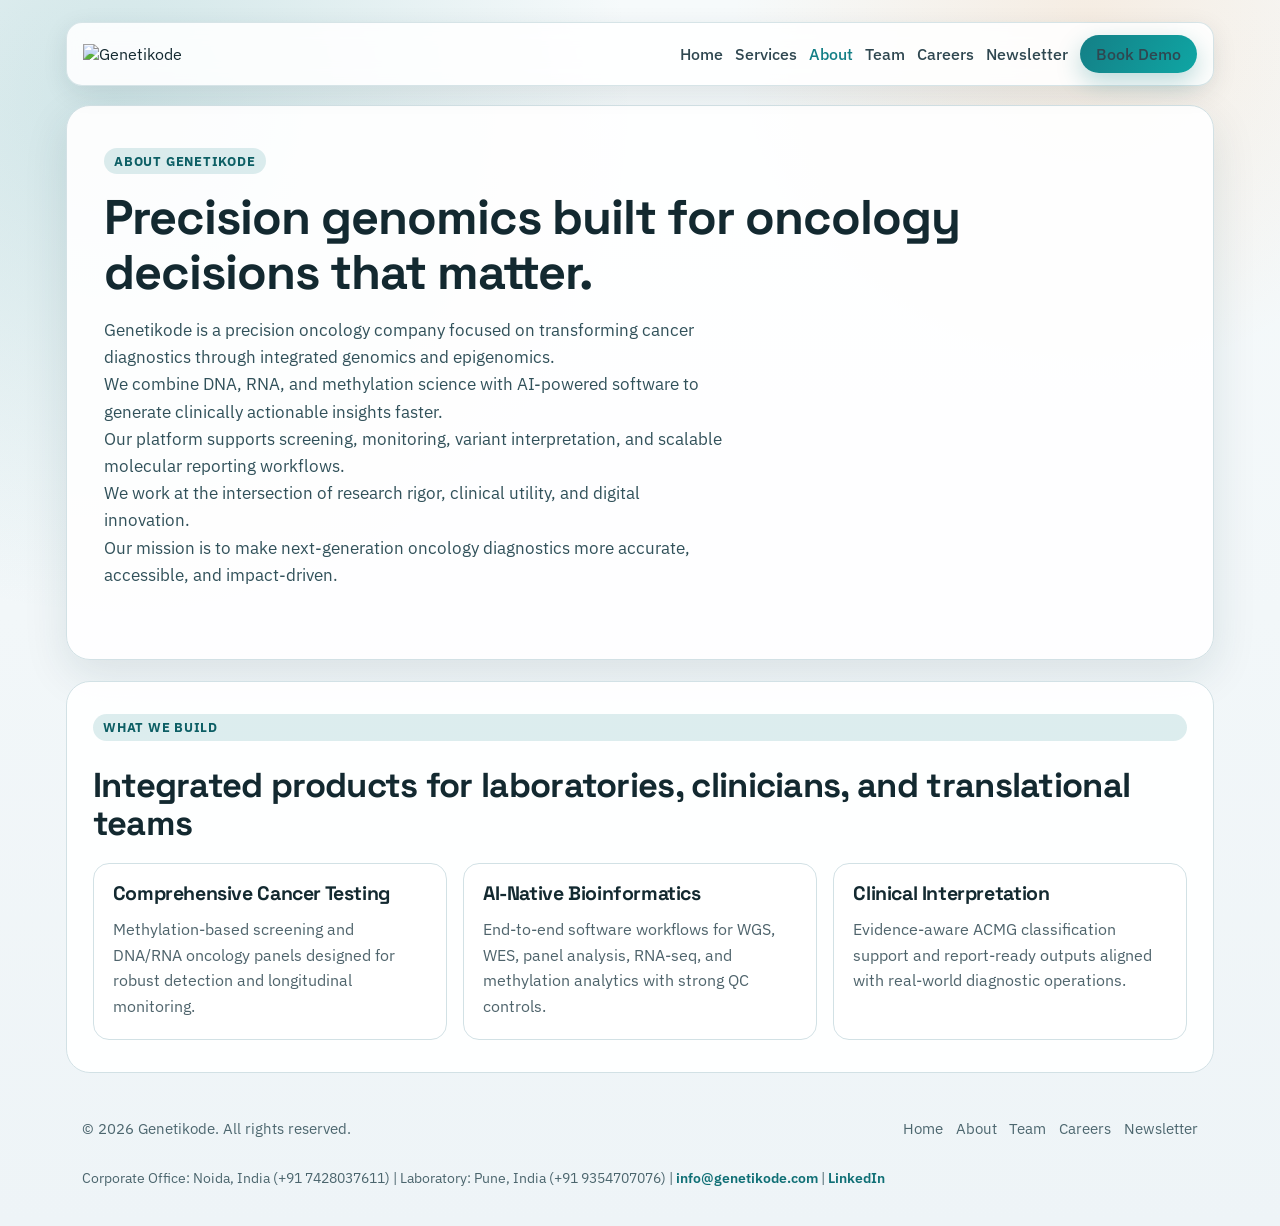
==== about.html @ 656507ae "Add files via upload" ====
<!doctype html>
<html lang="en">
<head>
  <meta charset="utf-8">
  <meta name="viewport" content="width=device-width, initial-scale=1">
  <title>About Genetikode | Precision Oncology and Genomics</title>
  <meta name="description" content="Learn about Genetikode's mission to advance precision oncology with genomics, methylation science, and AI-native diagnostics.">
  <link rel="preconnect" href="https://fonts.googleapis.com">
  <link rel="preconnect" href="https://fonts.gstatic.com" crossorigin>
  <link href="https://fonts.googleapis.com/css2?family=IBM+Plex+Sans:wght@400;500;600;700&family=Space+Grotesk:wght@500;600;700&display=swap" rel="stylesheet">
  <link rel="stylesheet" href="styles.css">
</head>
<body>
  <div class="site-shell">
    <header class="site-header">
      <a href="index.html" class="brand" aria-label="Genetikode home">
        <img src="assets/genetikode-logo.png" alt="Genetikode" class="brand-logo">
        <span class="brand-fallback">genetikode</span>
      </a>
      <button class="menu-toggle" aria-expanded="false" aria-controls="primary-nav">Menu</button>
      <nav id="primary-nav" class="nav-links">
        <a href="index.html">Home</a>
        <a href="index.html#services">Services</a>
        <a href="about.html" aria-current="page">About</a>
        <a href="team.html">Team</a>
        <a href="careers.html">Careers</a>
        <a href="newsletter.html">Newsletter</a>
        <a href="index.html#contact" class="button button-sm">Book Demo</a>
      </nav>
    </header>

    <main>
      <section class="hero page-hero">
        <div class="hero-copy">
          <p class="eyebrow">About Genetikode</p>
          <h1>Precision genomics built for oncology decisions that matter.</h1>
          <p class="lede">
            Genetikode is a precision oncology company focused on transforming cancer diagnostics through integrated genomics and epigenomics.<br>
            We combine DNA, RNA, and methylation science with AI-powered software to generate clinically actionable insights faster.<br>
            Our platform supports screening, monitoring, variant interpretation, and scalable molecular reporting workflows.<br>
            We work at the intersection of research rigor, clinical utility, and digital innovation.<br>
            Our mission is to make next-generation oncology diagnostics more accurate, accessible, and impact-driven.
          </p>
        </div>
      </section>

      <section class="section reveal">
        <div class="section-head">
          <p class="eyebrow">What We Build</p>
          <h2>Integrated products for laboratories, clinicians, and translational teams</h2>
        </div>
        <div class="platform-columns">
          <article class="platform-card">
            <h3>Comprehensive Cancer Testing</h3>
            <p>Methylation-based screening and DNA/RNA oncology panels designed for robust detection and longitudinal monitoring.</p>
          </article>
          <article class="platform-card">
            <h3>AI-Native Bioinformatics</h3>
            <p>End-to-end software workflows for WGS, WES, panel analysis, RNA-seq, and methylation analytics with strong QC controls.</p>
          </article>
          <article class="platform-card">
            <h3>Clinical Interpretation</h3>
            <p>Evidence-aware ACMG classification support and report-ready outputs aligned with real-world diagnostic operations.</p>
          </article>
        </div>
      </section>
    </main>

    <footer class="site-footer">
      <p>© <span id="year"></span> Genetikode. All rights reserved.</p>
      <div class="footer-links">
        <a href="index.html">Home</a>
        <a href="about.html">About</a>
        <a href="team.html">Team</a>
        <a href="careers.html">Careers</a>
        <a href="newsletter.html">Newsletter</a>
      </div>
      <p class="footer-contact-line">Corporate Office: Noida, India (+91 7428037611) | Laboratory: Pune, India (+91 9354707076) | <a href="mailto:info@genetikode.com">info@genetikode.com</a> | <a href="https://www.linkedin.com/company/genetikode-private-limited/?viewAsMember=true" target="_blank" rel="noopener noreferrer">LinkedIn</a></p>
    </footer>
  </div>
  <script src="script.js"></script>
</body>
</html>
---- styles.css ----
:root {
  --bg: #f3f7f8;
  --surface: #ffffff;
  --surface-alt: #e9f3f5;
  --ink: #132930;
  --muted: #4f646c;
  --line: #d2e1e5;
  --teal: #147f86;
  --orange: #f08a2f;
  --berry: #7a0f42;
  --radius-lg: 1.5rem;
  --radius-md: 1rem;
  --shadow: 0 15px 45px rgba(21, 57, 68, 0.11);
}

*,
*::before,
*::after {
  box-sizing: border-box;
}

html,
body {
  margin: 0;
  padding: 0;
}

body {
  font-family: "IBM Plex Sans", -apple-system, BlinkMacSystemFont, "Segoe UI", sans-serif;
  color: var(--ink);
  background:
    radial-gradient(circle at 9% 8%, rgba(20, 127, 134, 0.17), transparent 32%),
    radial-gradient(circle at 85% 2%, rgba(240, 138, 47, 0.12), transparent 22%),
    linear-gradient(180deg, #f6fafb 0%, #eef4f7 100%);
  min-height: 100vh;
}

a {
  color: inherit;
  text-decoration: none;
}

.site-shell {
  max-width: 1180px;
  margin: 0 auto;
  padding: 1.4rem 1rem 2.2rem;
}

.site-header {
  position: sticky;
  top: 0.8rem;
  z-index: 20;
  display: flex;
  align-items: center;
  justify-content: space-between;
  gap: 1rem;
  padding: 0.75rem 1rem;
  border: 1px solid rgba(210, 225, 229, 0.9);
  border-radius: 1rem;
  background: rgba(255, 255, 255, 0.88);
  box-shadow: 0 7px 24px rgba(20, 52, 61, 0.1);
  backdrop-filter: blur(10px);
}

.brand {
  display: inline-flex;
  align-items: center;
  gap: 0.5rem;
}

.brand-logo {
  width: min(220px, 45vw);
  height: auto;
}

.brand-fallback {
  display: none;
  font-family: "Space Grotesk", sans-serif;
  font-size: 1.4rem;
  font-weight: 700;
  letter-spacing: 0.02em;
  color: var(--berry);
}

.brand-logo[src=""],
.brand-logo:not([src]) {
  display: none;
}

.menu-toggle {
  display: none;
  border: 1px solid var(--line);
  border-radius: 999px;
  padding: 0.45rem 0.9rem;
  font: inherit;
  color: var(--ink);
  background: #ffffff;
  cursor: pointer;
}

.nav-links {
  display: flex;
  align-items: center;
  gap: 0.75rem;
}

.nav-links a {
  font-weight: 500;
  color: #2f4750;
}

.nav-links a[aria-current="page"] {
  color: var(--teal);
}

.button {
  display: inline-flex;
  align-items: center;
  justify-content: center;
  border: 0;
  border-radius: 999px;
  padding: 0.75rem 1.2rem;
  font-weight: 600;
  color: #ffffff;
  background: linear-gradient(120deg, var(--teal), #0fa6a4);
  box-shadow: 0 9px 25px rgba(20, 127, 134, 0.29);
  transition: transform 0.18s ease, box-shadow 0.18s ease;
}

.button:hover {
  transform: translateY(-2px);
  box-shadow: 0 13px 28px rgba(20, 127, 134, 0.34);
}

.button-sm {
  padding: 0.55rem 1rem;
}

.button-ghost {
  color: var(--teal);
  border: 1px solid rgba(20, 127, 134, 0.28);
  background: rgba(20, 127, 134, 0.08);
  box-shadow: none;
}

.hero {
  display: grid;
  grid-template-columns: 1.2fr 0.8fr;
  gap: 1.3rem;
  margin-top: 1.2rem;
}

.hero-copy,
.hero-panel,
.featured-post {
  border: 1px solid var(--line);
  border-radius: var(--radius-lg);
  background: rgba(255, 255, 255, 0.93);
  box-shadow: var(--shadow);
}

.hero-copy {
  padding: 2.6rem 2.3rem;
}

.hero-copy > * {
  animation: slideUp 0.55s ease both;
}

.hero-copy > *:nth-child(2) {
  animation-delay: 0.08s;
}

.hero-copy > *:nth-child(3) {
  animation-delay: 0.16s;
}

.hero-copy > *:nth-child(4) {
  animation-delay: 0.24s;
}

.eyebrow {
  display: inline-flex;
  align-items: center;
  gap: 0.35rem;
  margin: 0 0 1rem;
  padding: 0.3rem 0.65rem;
  border-radius: 999px;
  color: #0d5f65;
  font-size: 0.8rem;
  font-weight: 700;
  letter-spacing: 0.06em;
  text-transform: uppercase;
  background: rgba(20, 127, 134, 0.14);
}

h1,
h2,
h3 {
  margin: 0;
  font-family: "Space Grotesk", sans-serif;
  letter-spacing: -0.02em;
  line-height: 1.12;
}

h1 {
  font-size: clamp(2rem, 3.8vw, 3.35rem);
}

h2 {
  font-size: clamp(1.45rem, 2.7vw, 2.2rem);
}

h3 {
  font-size: 1.22rem;
}

.lede {
  margin: 1.1rem 0 1.8rem;
  max-width: 62ch;
  color: #31515a;
  font-size: 1.05rem;
  line-height: 1.62;
}

.hero-actions {
  display: flex;
  flex-wrap: wrap;
  gap: 0.8rem;
}

.hero-panel {
  padding: 1.6rem 1.45rem;
  color: #133139;
  background:
    linear-gradient(145deg, rgba(20, 127, 134, 0.11), rgba(240, 138, 47, 0.08)),
    #ffffff;
}

.hero-panel h2 {
  margin-bottom: 0.85rem;
  font-size: 1.3rem;
}

.hero-panel ul {
  margin: 0;
  padding: 0 0 0 1.1rem;
}

.hero-panel li {
  margin-bottom: 0.65rem;
  color: #29414a;
  line-height: 1.5;
}

.section {
  margin-top: 1.3rem;
  padding: 2rem 1.6rem;
  border-radius: var(--radius-lg);
  border: 1px solid var(--line);
  background: rgba(255, 255, 255, 0.92);
}

.section-accent {
  background:
    radial-gradient(circle at 85% 15%, rgba(240, 138, 47, 0.18), transparent 35%),
    radial-gradient(circle at 10% 5%, rgba(20, 127, 134, 0.14), transparent 30%),
    #ffffff;
}

.section-head {
  display: grid;
  gap: 0.55rem;
  margin-bottom: 1.25rem;
}

.products-grid,
.platform-columns,
.workflow-grid,
.blog-grid {
  display: grid;
  gap: 1rem;
}

.products-grid {
  grid-template-columns: repeat(3, minmax(0, 1fr));
}

.platform-columns {
  grid-template-columns: repeat(3, minmax(0, 1fr));
}

.workflow-grid {
  grid-template-columns: repeat(3, minmax(0, 1fr));
}

.product-card,
.platform-card,
.workflow-step,
.blog-card {
  border: 1px solid var(--line);
  border-radius: var(--radius-md);
  background: #ffffff;
}

.product-card {
  overflow: hidden;
  box-shadow: 0 14px 30px rgba(20, 65, 74, 0.1);
}

.product-media-wrap {
  position: relative;
  margin: 0;
  aspect-ratio: 16 / 10;
  border-bottom: 1px solid var(--line);
  background:
    radial-gradient(circle at 15% 10%, rgba(20, 127, 134, 0.32), transparent 45%),
    radial-gradient(circle at 90% 8%, rgba(240, 138, 47, 0.32), transparent 40%),
    linear-gradient(130deg, #144553 0%, #0f3340 100%);
}

.product-media {
  width: 100%;
  height: 100%;
  padding: 0.35rem;
  object-fit: contain;
  object-position: center;
  display: block;
  background: linear-gradient(130deg, #154555 0%, #0f3340 100%);
  filter: saturate(1.02) contrast(1.03);
}

.product-media.is-hidden {
  display: none;
}

.product-media-fallback {
  display: none;
  position: absolute;
  inset: 0;
  align-items: center;
  justify-content: center;
  padding: 0.8rem;
  text-align: center;
  color: rgba(255, 255, 255, 0.9);
  font-family: "Space Grotesk", sans-serif;
  font-weight: 600;
  letter-spacing: 0.02em;
}

.product-media-fallback code {
  color: #f6f8f8;
  background: rgba(255, 255, 255, 0.18);
  border-radius: 0.35rem;
  padding: 0.1rem 0.3rem;
}

.product-media-fallback.show {
  display: flex;
}

.media-badge {
  position: absolute;
  left: 0.8rem;
  bottom: 0.8rem;
  display: inline-flex;
  padding: 0.38rem 0.62rem;
  border: 1px solid rgba(255, 255, 255, 0.3);
  border-radius: 999px;
  color: #ffffff;
  background: rgba(10, 25, 32, 0.58);
  backdrop-filter: blur(4px);
  font-size: 0.75rem;
  font-weight: 600;
  letter-spacing: 0.02em;
}

.product-copy,
.platform-card,
.workflow-step,
.blog-card {
  padding: 1.2rem;
}

.product-subtitle {
  margin: 0.5rem 0 0;
  color: #1d5f69;
  font-weight: 600;
  letter-spacing: 0.01em;
}

.product-title {
  display: flex;
  align-items: baseline;
  gap: 0.45rem;
  text-transform: uppercase;
}

.product-brand {
  font-size: 1.45rem;
  letter-spacing: 0.02em;
  color: #153943;
}

.product-variant {
  font-size: 0.78rem;
  font-weight: 700;
  letter-spacing: 0.1em;
  color: #48646d;
}

.product-details {
  list-style: none;
  margin: 0.85rem 0 0;
  padding: 0;
  display: grid;
  gap: 0.48rem;
}

.product-details li {
  position: relative;
  padding-left: 1rem;
  color: var(--muted);
  font-size: 0.94rem;
  line-height: 1.5;
}

.product-details li::before {
  content: "";
  position: absolute;
  left: 0;
  top: 0.56rem;
  width: 0.42rem;
  height: 0.42rem;
  border-radius: 999px;
  background: linear-gradient(130deg, var(--teal), var(--orange));
  box-shadow: 0 0 0 3px rgba(20, 127, 134, 0.14);
}

.product-card p:not(.product-subtitle),
.platform-card p,
.workflow-step p,
.blog-card p {
  margin: 0.75rem 0 0;
  color: var(--muted);
  line-height: 1.6;
}

.workflow-step span {
  display: inline-flex;
  align-items: center;
  justify-content: center;
  width: 2.1rem;
  height: 2.1rem;
  margin-bottom: 0.75rem;
  border-radius: 999px;
  color: #ffffff;
  font-weight: 700;
  background: linear-gradient(140deg, var(--berry), #a13163);
}

.contact-section {
  padding: 2.2rem 1.6rem;
  background:
    radial-gradient(circle at 85% 15%, rgba(240, 138, 47, 0.14), transparent 35%),
    radial-gradient(circle at 8% 95%, rgba(20, 127, 134, 0.14), transparent 35%),
    #ffffff;
}

.contact-layout {
  display: grid;
  grid-template-columns: 0.9fr 1.1fr;
  gap: 1rem;
  align-items: start;
}

.contact-copy {
  padding: 1.2rem;
  border: 1px solid var(--line);
  border-radius: var(--radius-md);
  background: rgba(255, 255, 255, 0.86);
}

.contact-copy p {
  margin: 0;
  color: var(--muted);
  line-height: 1.65;
}

.contact-points {
  margin: 1rem 0 0;
  padding: 0;
  list-style: none;
  display: grid;
  gap: 0.62rem;
}

.contact-points li {
  position: relative;
  padding-left: 1.1rem;
  color: #35525b;
  line-height: 1.45;
}

.contact-points li::before {
  content: "";
  position: absolute;
  left: 0;
  top: 0.55rem;
  width: 0.45rem;
  height: 0.45rem;
  border-radius: 999px;
  background: linear-gradient(130deg, var(--teal), var(--orange));
}

.address-grid {
  margin-top: 1rem;
  display: grid;
  gap: 0.7rem;
}

.address-card {
  padding: 0.9rem 1rem;
  border: 1px solid #d6e4e8;
  border-radius: 0.85rem;
  background: #ffffff;
}

.address-card h3 {
  font-size: 1.02rem;
  margin-bottom: 0.4rem;
  color: #1c525c;
}

.address-card p {
  margin: 0.32rem 0;
  color: #3b5961;
  line-height: 1.45;
  font-size: 0.94rem;
}

.address-card a,
.contact-email-line a {
  color: #0f6f75;
  font-weight: 600;
}

.contact-email-line {
  margin: 0.8rem 0 0;
  color: #34535b;
}

.contact-form {
  padding: 1.2rem;
  border: 1px solid var(--line);
  border-radius: var(--radius-md);
  background: #ffffff;
  display: grid;
  gap: 0.58rem;
}

.contact-form label {
  font-size: 0.9rem;
  font-weight: 600;
  color: #22525b;
}

.contact-form input,
.contact-form textarea {
  width: 100%;
  border: 1px solid #c7dbe1;
  border-radius: 0.72rem;
  padding: 0.7rem 0.78rem;
  font: inherit;
  color: var(--ink);
  background: #f8fcfd;
}

.contact-form textarea {
  resize: vertical;
}

.contact-form input:focus,
.contact-form textarea:focus {
  outline: none;
  border-color: #4ca8ae;
  box-shadow: 0 0 0 3px rgba(20, 127, 134, 0.14);
}

.form-note {
  margin: 0;
  color: #4b656d;
  font-size: 0.88rem;
}

.form-status {
  margin: 0;
  color: #155f66;
  font-size: 0.88rem;
  min-height: 1.2em;
}

.site-footer {
  display: flex;
  justify-content: space-between;
  align-items: center;
  flex-wrap: wrap;
  gap: 1rem;
  margin-top: 1rem;
  padding: 0.9rem 1rem 0.2rem;
  color: #4d676f;
  font-size: 0.95rem;
}

.footer-links {
  display: flex;
  gap: 0.8rem;
}

.footer-contact-line {
  width: 100%;
  margin: 0;
  color: #4b656d;
  font-size: 0.88rem;
}

.footer-contact-line a {
  color: #0f6f75;
  font-weight: 600;
}

.blog-hero {
  grid-template-columns: 1fr;
}

.featured-post {
  padding: 2rem;
  background:
    radial-gradient(circle at 95% 0%, rgba(20, 127, 134, 0.15), transparent 32%),
    #ffffff;
}

.featured-post p {
  margin: 0.95rem 0 0;
  color: var(--muted);
  line-height: 1.6;
}

.post-meta {
  margin: 0;
  color: #586b72;
  font-size: 0.88rem;
  font-weight: 600;
  letter-spacing: 0.03em;
}

.blog-grid {
  grid-template-columns: repeat(3, minmax(0, 1fr));
}

.page-hero {
  grid-template-columns: 1fr;
}

.people-grid,
.careers-grid {
  display: grid;
  grid-template-columns: repeat(2, minmax(0, 1fr));
  gap: 1rem;
}

.person-card {
  border: 1px solid var(--line);
  border-radius: var(--radius-md);
  padding: 1.2rem;
  background: #ffffff;
}

.person-role {
  margin: 0.6rem 0 0;
  color: #1f5f69;
  font-weight: 600;
  line-height: 1.5;
}

.person-meta {
  margin: 0.5rem 0 0;
  color: #4f656d;
  line-height: 1.5;
}

.person-card p:not(.person-role):not(.person-meta) {
  margin: 0.7rem 0 0;
  color: var(--muted);
  line-height: 1.6;
}

.career-list {
  margin: 0.8rem 0 0;
  padding-left: 1.1rem;
  color: var(--muted);
}

.career-list li {
  margin-bottom: 0.55rem;
  line-height: 1.5;
}

.career-list.ordered {
  list-style: decimal;
  padding-left: 1.25rem;
}

.career-list a {
  color: #0f6f75;
  font-weight: 600;
}

.read-more {
  display: inline-flex;
  margin-top: 1rem;
  color: var(--teal);
  font-weight: 700;
}

.read-more:hover {
  color: #10676d;
}

.reveal {
  opacity: 0;
  transform: translateY(18px);
  transition: opacity 0.5s ease, transform 0.5s ease;
}

.reveal.is-visible {
  opacity: 1;
  transform: translateY(0);
}

@keyframes slideUp {
  from {
    opacity: 0;
    transform: translateY(18px);
  }
  to {
    opacity: 1;
    transform: translateY(0);
  }
}

@media (max-width: 1040px) {
  .products-grid,
  .platform-columns,
  .workflow-grid,
  .blog-grid {
    grid-template-columns: repeat(2, minmax(0, 1fr));
  }

  .hero {
    grid-template-columns: 1fr;
  }

  .people-grid,
  .careers-grid {
    grid-template-columns: 1fr;
  }

  .contact-layout {
    grid-template-columns: 1fr;
  }
}

@media (max-width: 760px) {
  .site-shell {
    padding: 0.9rem 0.7rem 1.4rem;
  }

  .site-header {
    flex-wrap: wrap;
    top: 0.45rem;
  }

  .menu-toggle {
    display: inline-flex;
  }

  .nav-links {
    display: none;
    width: 100%;
    flex-direction: column;
    align-items: stretch;
    padding-top: 0.5rem;
    border-top: 1px solid var(--line);
  }

  .nav-links.open {
    display: flex;
  }

  .hero-copy {
    padding: 2rem 1.15rem;
  }

  .section {
    padding: 1.35rem 1rem;
  }

  .products-grid,
  .platform-columns,
  .workflow-grid,
  .blog-grid {
    grid-template-columns: 1fr;
  }

  .site-footer {
    flex-direction: column;
    align-items: flex-start;
  }
}
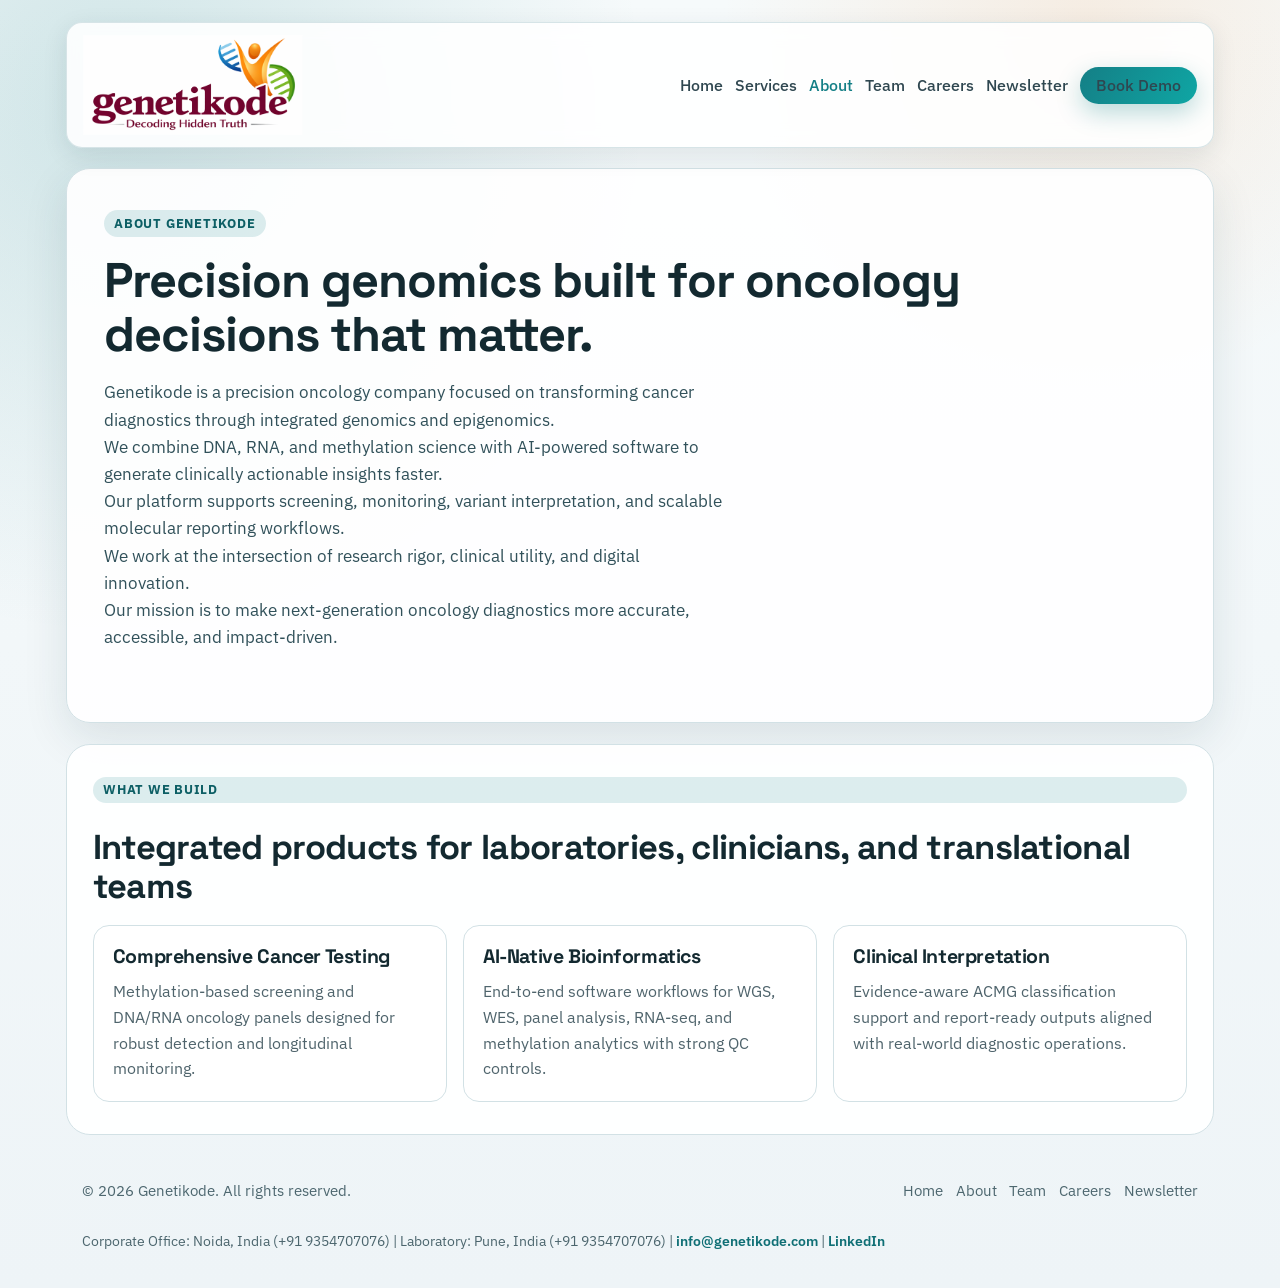
==== commit 35143e2b: "Update about.html" ====
--- a/about.html
+++ b/about.html
@@ -75,7 +75,7 @@
         <a href="careers.html">Careers</a>
         <a href="newsletter.html">Newsletter</a>
       </div>
-      <p class="footer-contact-line">Corporate Office: Noida, India (+91 7428037611) | Laboratory: Pune, India (+91 9354707076) | <a href="mailto:info@genetikode.com">info@genetikode.com</a> | <a href="https://www.linkedin.com/company/genetikode-private-limited/?viewAsMember=true" target="_blank" rel="noopener noreferrer">LinkedIn</a></p>
+      <p class="footer-contact-line">Corporate Office: Noida, India (+91 9354707076) | Laboratory: Pune, India (+91 9354707076) | <a href="mailto:info@genetikode.com">info@genetikode.com</a> | <a href="https://www.linkedin.com/company/genetikode-private-limited/?viewAsMember=true" target="_blank" rel="noopener noreferrer">LinkedIn</a></p>
     </footer>
   </div>
   <script src="script.js"></script>
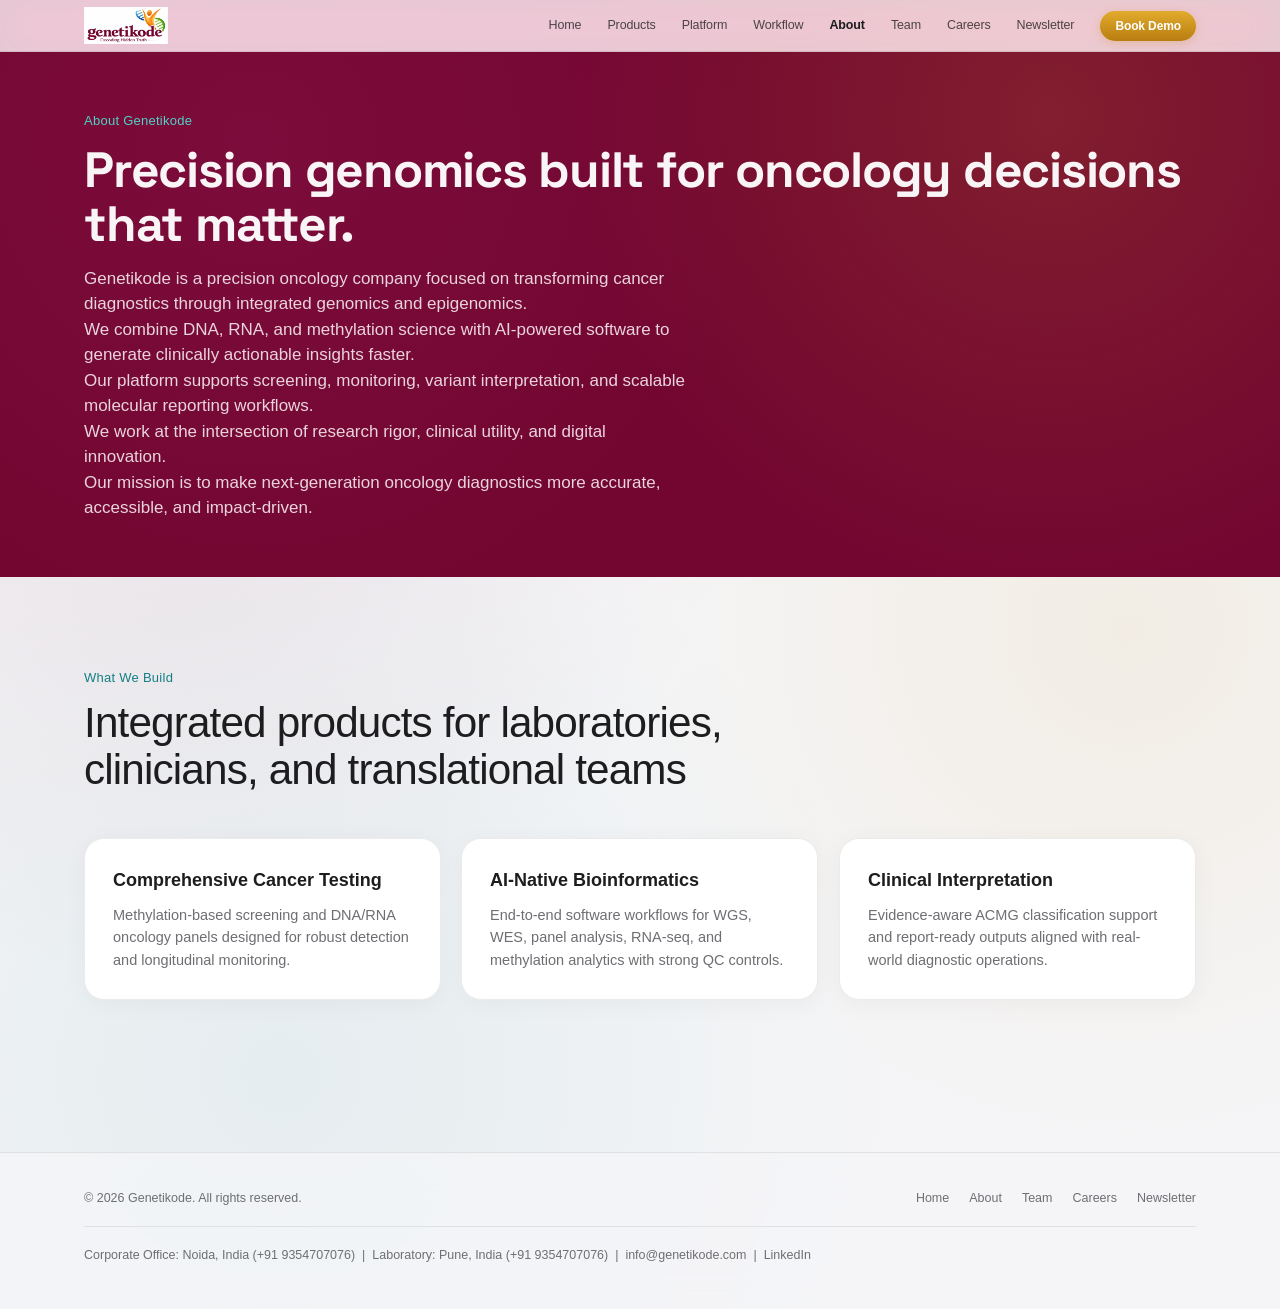
==== commit 521456e5: "Update 1.0 Ui improvements" ====
--- a/about.html
+++ b/about.html
@@ -7,30 +7,38 @@
   <meta name="description" content="Learn about Genetikode's mission to advance precision oncology with genomics, methylation science, and AI-native diagnostics.">
   <link rel="preconnect" href="https://fonts.googleapis.com">
   <link rel="preconnect" href="https://fonts.gstatic.com" crossorigin>
-  <link href="https://fonts.googleapis.com/css2?family=IBM+Plex+Sans:wght@400;500;600;700&family=Space+Grotesk:wght@500;600;700&display=swap" rel="stylesheet">
+  <link href="https://fonts.googleapis.com/css2?family=Inter:wght@400;500;600;700&family=Space+Grotesk:wght@600;700&display=swap" rel="stylesheet">
   <link rel="stylesheet" href="styles.css">
 </head>
 <body>
-  <div class="site-shell">
-    <header class="site-header">
+  <header class="site-header">
+    <div class="nav-inner">
       <a href="index.html" class="brand" aria-label="Genetikode home">
-        <img src="assets/genetikode-logo.png" alt="Genetikode" class="brand-logo">
-        <span class="brand-fallback">genetikode</span>
+        <img src="assets/genetikode-logo.png" alt="Genetikode — Decoding Hidden Truth" class="brand-logo">
       </a>
-      <button class="menu-toggle" aria-expanded="false" aria-controls="primary-nav">Menu</button>
-      <nav id="primary-nav" class="nav-links">
+      <button class="menu-toggle" type="button" aria-expanded="false" aria-controls="primary-nav" aria-label="Toggle navigation">
+        <svg viewBox="0 0 24 24" fill="none" stroke="currentColor" stroke-width="2" stroke-linecap="round">
+          <line x1="4" y1="7" x2="20" y2="7"></line>
+          <line x1="4" y1="12" x2="20" y2="12"></line>
+          <line x1="4" y1="17" x2="20" y2="17"></line>
+        </svg>
+      </button>
+      <nav id="primary-nav" class="nav-links" aria-label="Primary navigation">
         <a href="index.html">Home</a>
-        <a href="index.html#services">Services</a>
+        <a href="index.html#services">Products</a>
+        <a href="index.html#platform">Platform</a>
+        <a href="index.html#workflow">Workflow</a>
         <a href="about.html" aria-current="page">About</a>
         <a href="team.html">Team</a>
         <a href="careers.html">Careers</a>
         <a href="newsletter.html">Newsletter</a>
-        <a href="index.html#contact" class="button button-sm">Book Demo</a>
+        <a href="index.html#contact" class="nav-cta">Book Demo</a>
       </nav>
-    </header>
-
-    <main>
-      <section class="hero page-hero">
+    </div>
+  </header>
+  <main>
+      <section class="page-hero">
+      <div class="container">
         <div class="hero-copy">
           <p class="eyebrow">About Genetikode</p>
           <h1>Precision genomics built for oncology decisions that matter.</h1>
@@ -42,9 +50,11 @@
             Our mission is to make next-generation oncology diagnostics more accurate, accessible, and impact-driven.
           </p>
         </div>
-      </section>
+            </div>
+    </section>
 
       <section class="section reveal">
+      <div class="container">
         <div class="section-head">
           <p class="eyebrow">What We Build</p>
           <h2>Integrated products for laboratories, clinicians, and translational teams</h2>
@@ -63,21 +73,29 @@
             <p>Evidence-aware ACMG classification support and report-ready outputs aligned with real-world diagnostic operations.</p>
           </article>
         </div>
-      </section>
-    </main>
-
-    <footer class="site-footer">
-      <p>© <span id="year"></span> Genetikode. All rights reserved.</p>
-      <div class="footer-links">
-        <a href="index.html">Home</a>
-        <a href="about.html">About</a>
-        <a href="team.html">Team</a>
-        <a href="careers.html">Careers</a>
-        <a href="newsletter.html">Newsletter</a>
+            </div>
+    </section>
+      </main>
+  <footer class="site-footer">
+    <div class="container">
+      <div class="footer-top">
+        <p style="margin: 0;">© <span id="year"></span> Genetikode. All rights reserved.</p>
+        <div class="footer-links">
+          <a href="index.html">Home</a>
+          <a href="about.html">About</a>
+          <a href="team.html">Team</a>
+          <a href="careers.html">Careers</a>
+          <a href="newsletter.html">Newsletter</a>
+        </div>
       </div>
-      <p class="footer-contact-line">Corporate Office: Noida, India (+91 9354707076) | Laboratory: Pune, India (+91 9354707076) | <a href="mailto:info@genetikode.com">info@genetikode.com</a> | <a href="https://www.linkedin.com/company/genetikode-private-limited/?viewAsMember=true" target="_blank" rel="noopener noreferrer">LinkedIn</a></p>
-    </footer>
-  </div>
+      <p class="footer-contact-line">
+        Corporate Office: Noida, India (<a href="tel:+919354707076">+91 9354707076</a>) &nbsp;|&nbsp;
+        Laboratory: Pune, India (<a href="tel:+919354707076">+91 9354707076</a>) &nbsp;|&nbsp;
+        <a href="mailto:info@genetikode.com">info@genetikode.com</a> &nbsp;|&nbsp;
+        <a href="https://www.linkedin.com/company/genetikode-private-limited/?viewAsMember=true" target="_blank" rel="noopener noreferrer">LinkedIn</a>
+      </p>
+    </div>
+  </footer>
   <script src="script.js"></script>
 </body>
 </html>
--- a/styles.css
+++ b/styles.css
@@ -1,16 +1,31 @@
 :root {
-  --bg: #f3f7f8;
-  --surface: #ffffff;
-  --surface-alt: #e9f3f5;
-  --ink: #132930;
-  --muted: #4f646c;
-  --line: #d2e1e5;
+  --bg-light: #f5f5f7;
+  --bg-white: #ffffff;
+  --bg-dark: #720630;
+  --bg-dark-elevated: #5c0426;
+  --nav-bg: rgba(255, 255, 255, 0.78);
+  --nav-border: rgba(0, 0, 0, 0.08);
+  --ink-dark: #1d1d1f;
+  --ink-muted: #6e6e73;
+  --ink-light: #f9f5f7;
+  --ink-light-muted: #ead4dc;
   --teal: #147f86;
+  --teal-bright: #4fd1c5;
   --orange: #f08a2f;
-  --berry: #7a0f42;
-  --radius-lg: 1.5rem;
-  --radius-md: 1rem;
-  --shadow: 0 15px 45px rgba(21, 57, 68, 0.11);
+  --berry: #8a154b;
+  --gold: #d49b27;
+  --gold-gradient: linear-gradient(180deg, #e2ab2d 0%, #b87d10 100%);
+  --gold-hover: linear-gradient(180deg, #ebb63b 0%, #c68816 100%);
+  --gold-ink: #ffffff;
+  --accent-maroon: #720630;
+  --border-light: rgba(0, 0, 0, 0.08);
+  --border-dark: rgba(255, 255, 255, 0.14);
+  --radius-xl: 28px;
+  --radius-lg: 20px;
+  --radius-md: 14px;
+  --shadow-card: 0 4px 24px rgba(0, 0, 0, 0.04);
+  --shadow-card-hover: 0 18px 42px rgba(0, 0, 0, 0.09);
+  --nav-height: 52px;
 }
 
 *,
@@ -19,20 +34,25 @@
   box-sizing: border-box;
 }
 
-html,
+html {
+  scroll-behavior: smooth;
+  -webkit-font-smoothing: antialiased;
+  -moz-osx-font-smoothing: grayscale;
+}
+
 body {
   margin: 0;
   padding: 0;
-}
-
-body {
-  font-family: "IBM Plex Sans", -apple-system, BlinkMacSystemFont, "Segoe UI", sans-serif;
-  color: var(--ink);
+  font-family: "Helvetica Neue", "HelveticaNeue-Thin", "HelveticaNeue-Light", "Helvetica", -apple-system, BlinkMacSystemFont, sans-serif;
+  font-weight: 300;
+  color: var(--ink-dark);
   background:
-    radial-gradient(circle at 9% 8%, rgba(20, 127, 134, 0.17), transparent 32%),
-    radial-gradient(circle at 85% 2%, rgba(240, 138, 47, 0.12), transparent 22%),
-    linear-gradient(180deg, #f6fafb 0%, #eef4f7 100%);
-  min-height: 100vh;
+    radial-gradient(circle at 12% 28%, rgba(114, 6, 48, 0.08), transparent 42%),
+    radial-gradient(circle at 88% 48%, rgba(212, 155, 39, 0.09), transparent 40%),
+    radial-gradient(circle at 22% 82%, rgba(20, 127, 134, 0.07), transparent 42%),
+    var(--bg-light);
+  line-height: 1.5;
+  overflow-x: hidden;
 }
 
 a {
@@ -40,781 +60,1601 @@
   text-decoration: none;
 }
 
-.site-shell {
-  max-width: 1180px;
+img {
+  max-width: 100%;
+  display: block;
+}
+
+.container {
+  width: 100%;
+  max-width: 1160px;
   margin: 0 auto;
-  padding: 1.4rem 1rem 2.2rem;
-}
-
+  padding: 0 24px;
+}
+
+/* =========================================================
+   Apple-style White Translucent Blurred Top Bar
+   ========================================================= */
 .site-header {
-  position: sticky;
-  top: 0.8rem;
-  z-index: 20;
+  position: fixed;
+  top: 0;
+  left: 0;
+  right: 0;
+  z-index: 1000;
+  height: var(--nav-height);
+  background: var(--nav-bg);
+  backdrop-filter: saturate(180%) blur(20px);
+  -webkit-backdrop-filter: saturate(180%) blur(20px);
+  border-bottom: 1px solid var(--nav-border);
+  transition: background-color 0.3s ease, border-color 0.3s ease;
+}
+
+.site-header.scrolled {
+  background: rgba(255, 255, 255, 0.9);
+  border-bottom-color: rgba(0, 0, 0, 0.12);
+}
+
+.nav-inner {
+  height: 100%;
+  max-width: 1160px;
+  margin: 0 auto;
+  padding: 0 24px;
   display: flex;
   align-items: center;
   justify-content: space-between;
-  gap: 1rem;
-  padding: 0.75rem 1rem;
-  border: 1px solid rgba(210, 225, 229, 0.9);
-  border-radius: 1rem;
-  background: rgba(255, 255, 255, 0.88);
-  box-shadow: 0 7px 24px rgba(20, 52, 61, 0.1);
-  backdrop-filter: blur(10px);
+  gap: 20px;
 }
 
 .brand {
   display: inline-flex;
   align-items: center;
-  gap: 0.5rem;
+  flex-shrink: 0;
+  padding: 2px 0;
+  transition: opacity 0.2s ease;
+}
+
+.brand:hover {
+  opacity: 0.9;
 }
 
 .brand-logo {
-  width: min(220px, 45vw);
-  height: auto;
-}
-
-.brand-fallback {
-  display: none;
-  font-family: "Space Grotesk", sans-serif;
-  font-size: 1.4rem;
-  font-weight: 700;
-  letter-spacing: 0.02em;
-  color: var(--berry);
-}
-
-.brand-logo[src=""],
-.brand-logo:not([src]) {
-  display: none;
+  height: 38px;
+  width: auto;
+  object-fit: contain;
+}
+
+.nav-links {
+  display: flex;
+  align-items: center;
+  gap: 26px;
+}
+
+.nav-links a {
+  font-size: 12.5px;
+  font-weight: 400;
+  letter-spacing: -0.01em;
+  color: rgba(29, 29, 31, 0.78);
+  transition: color 0.2s ease;
+  white-space: nowrap;
+}
+
+.nav-links a:hover,
+.nav-links a[aria-current="page"] {
+  color: #1d1d1f;
+}
+
+.nav-links a[aria-current="page"] {
+  font-weight: 600;
+}
+
+.nav-links .nav-cta {
+  padding: 6px 15px;
+  border-radius: 999px;
+  background: var(--gold-gradient);
+  color: var(--gold-ink);
+  font-size: 12px;
+  font-weight: 600;
+  box-shadow: 0 2px 10px rgba(200, 141, 26, 0.28);
+  transition: filter 0.2s ease, transform 0.2s ease, box-shadow 0.2s ease;
+}
+
+.nav-links .nav-cta:hover {
+  background: var(--gold-hover);
+  color: var(--gold-ink);
+  transform: translateY(-1px);
+  box-shadow: 0 4px 14px rgba(200, 141, 26, 0.38);
 }
 
 .menu-toggle {
   display: none;
-  border: 1px solid var(--line);
+  align-items: center;
+  justify-content: center;
+  width: 36px;
+  height: 36px;
+  padding: 0;
+  border: 0;
+  border-radius: 8px;
+  background: transparent;
+  color: var(--ink-dark);
+  cursor: pointer;
+}
+
+.menu-toggle svg {
+  width: 20px;
+  height: 20px;
+}
+
+/* =========================================================
+   Buttons
+   ========================================================= */
+.btn {
+  display: inline-flex;
+  align-items: center;
+  justify-content: center;
+  gap: 8px;
+  padding: 12px 24px;
   border-radius: 999px;
-  padding: 0.45rem 0.9rem;
-  font: inherit;
-  color: var(--ink);
-  background: #ffffff;
+  font-size: 15px;
+  font-weight: 500;
+  letter-spacing: -0.01em;
+  border: 0;
   cursor: pointer;
-}
-
-.nav-links {
-  display: flex;
-  align-items: center;
-  gap: 0.75rem;
-}
-
-.nav-links a {
-  font-weight: 500;
-  color: #2f4750;
-}
-
-.nav-links a[aria-current="page"] {
-  color: var(--teal);
-}
-
-.button {
-  display: inline-flex;
-  align-items: center;
-  justify-content: center;
-  border: 0;
-  border-radius: 999px;
-  padding: 0.75rem 1.2rem;
+  transition: all 0.22s cubic-bezier(0.25, 0.1, 0.25, 1);
+}
+
+.btn-primary {
+  background: var(--gold-gradient);
+  color: var(--gold-ink);
   font-weight: 600;
-  color: #ffffff;
-  background: linear-gradient(120deg, var(--teal), #0fa6a4);
-  box-shadow: 0 9px 25px rgba(20, 127, 134, 0.29);
-  transition: transform 0.18s ease, box-shadow 0.18s ease;
-}
-
-.button:hover {
-  transform: translateY(-2px);
-  box-shadow: 0 13px 28px rgba(20, 127, 134, 0.34);
-}
-
-.button-sm {
-  padding: 0.55rem 1rem;
-}
-
-.button-ghost {
-  color: var(--teal);
-  border: 1px solid rgba(20, 127, 134, 0.28);
-  background: rgba(20, 127, 134, 0.08);
-  box-shadow: none;
-}
-
+  box-shadow: 0 4px 16px rgba(200, 141, 26, 0.3);
+}
+
+.btn-primary:hover {
+  background: var(--gold-hover);
+  transform: translateY(-1px);
+  box-shadow: 0 8px 22px rgba(200, 141, 26, 0.4);
+}
+
+.btn-secondary-dark {
+  background: rgba(255, 255, 255, 0.08);
+  color: #f9f5f7;
+  border: 1px solid rgba(240, 194, 83, 0.35);
+}
+
+.btn-secondary-dark:hover {
+  background: rgba(240, 194, 83, 0.14);
+  border-color: rgba(240, 194, 83, 0.6);
+}
+
+.btn-secondary-light {
+  background: rgba(0, 0, 0, 0.05);
+  color: var(--ink-dark);
+  border: 1px solid rgba(0, 0, 0, 0.12);
+}
+
+.btn-secondary-light:hover {
+  background: rgba(0, 0, 0, 0.09);
+}
+
+/* =========================================================
+   Hero Section (Dark Maroon Pro Aesthetic)
+   ========================================================= */
 .hero {
+  position: relative;
+  padding: calc(var(--nav-height) + 72px) 0 88px;
+  background:
+    radial-gradient(circle at 18% 20%, rgba(138, 21, 75, 0.45), transparent 46%),
+    radial-gradient(circle at 82% 18%, rgba(212, 155, 39, 0.18), transparent 40%),
+    radial-gradient(circle at 52% 95%, rgba(20, 127, 134, 0.2), transparent 46%),
+    var(--bg-dark);
+  color: var(--ink-light);
+  overflow: hidden;
+}
+
+.hero-grid {
   display: grid;
-  grid-template-columns: 1.2fr 0.8fr;
-  gap: 1.3rem;
-  margin-top: 1.2rem;
-}
-
-.hero-copy,
-.hero-panel,
-.featured-post {
-  border: 1px solid var(--line);
-  border-radius: var(--radius-lg);
-  background: rgba(255, 255, 255, 0.93);
-  box-shadow: var(--shadow);
-}
-
-.hero-copy {
-  padding: 2.6rem 2.3rem;
-}
-
-.hero-copy > * {
-  animation: slideUp 0.55s ease both;
-}
-
-.hero-copy > *:nth-child(2) {
-  animation-delay: 0.08s;
-}
-
-.hero-copy > *:nth-child(3) {
-  animation-delay: 0.16s;
-}
-
-.hero-copy > *:nth-child(4) {
-  animation-delay: 0.24s;
+  grid-template-columns: 1.15fr 0.85fr;
+  gap: 48px;
+  align-items: center;
 }
 
 .eyebrow {
   display: inline-flex;
   align-items: center;
-  gap: 0.35rem;
-  margin: 0 0 1rem;
-  padding: 0.3rem 0.65rem;
+  gap: 8px;
+  margin: 0 0 12px;
+  font-size: 13px;
+  font-weight: 400;
+  letter-spacing: 0.02em;
+  color: var(--teal-bright);
+}
+
+.hero h1 {
+  margin: 0 0 20px;
+  font-family: "Helvetica Neue", "HelveticaNeue-Thin", "HelveticaNeue-Light", "Helvetica", sans-serif;
+  font-size: clamp(2.5rem, 4.9vw, 4.1rem);
+  font-weight: 200;
+  line-height: 1.06;
+  letter-spacing: -0.025em;
+  background: linear-gradient(180deg, #ffffff 0%, #ead4dc 100%);
+  -webkit-background-clip: text;
+  -webkit-text-fill-color: transparent;
+}
+
+.hero .lede {
+  margin: 0 0 32px;
+  font-size: clamp(1.05rem, 1.5vw, 1.24rem);
+  font-weight: 300;
+  line-height: 1.55;
+  color: var(--ink-light-muted);
+  max-width: 58ch;
+}
+
+.hero-actions {
+  display: flex;
+  flex-wrap: wrap;
+  gap: 14px;
+  margin-bottom: 40px;
+}
+
+.hero-metrics {
+  display: grid;
+  grid-template-columns: repeat(3, minmax(0, 1fr));
+  gap: 18px;
+  padding-top: 28px;
+  border-top: 1px solid rgba(255, 255, 255, 0.12);
+}
+
+.metric-item strong {
+  display: block;
+  font-size: 1.35rem;
+  font-weight: 600;
+  letter-spacing: -0.02em;
+  color: #ffffff;
+}
+
+.metric-item span {
+  font-size: 12.5px;
+  color: var(--ink-light-muted);
+}
+
+/* Hero Glass Card with Apple TV 3D Tilt & Specular Sheen */
+.hero-panel-stage {
+  perspective: 1600px;
+  transform-style: preserve-3d;
+}
+
+.hero-panel {
+  position: relative;
+  padding: 28px;
+  border-radius: var(--radius-xl);
+  background: linear-gradient(160deg, rgba(255, 255, 255, 0.14) 0%, rgba(255, 255, 255, 0.05) 100%);
+  border: 1px solid rgba(255, 255, 255, 0.2);
+  backdrop-filter: saturate(180%) blur(26px);
+  -webkit-backdrop-filter: saturate(180%) blur(26px);
+  box-shadow: 0 24px 55px rgba(0, 0, 0, 0.35);
+  transform-style: preserve-3d;
+  will-change: transform;
+  transition: transform 0.25s cubic-bezier(0.175, 0.885, 0.32, 1.275), box-shadow 0.25s ease;
+  overflow: hidden;
+}
+
+.hero-panel::before {
+  content: "";
+  position: absolute;
+  inset: 0;
+  border-radius: inherit;
+  box-shadow: 0 34px 45px rgba(0, 0, 0, 0.45);
+  opacity: 0;
+  transition: opacity 0.2s ease-out;
+  pointer-events: none;
+}
+
+.hero-panel.is-tilting::before {
+  opacity: 1;
+}
+
+.hero-panel-light {
+  position: absolute;
+  inset: 0;
+  z-index: 5;
+  opacity: 0;
+  border-radius: inherit;
+  pointer-events: none;
+  transition: opacity 0.2s ease;
+}
+
+.hero-panel-light.light-on {
+  opacity: 1;
+}
+
+.hero-panel-head {
+  position: relative;
+  z-index: 2;
+  display: flex;
+  align-items: center;
+  justify-content: space-between;
+  margin-bottom: 20px;
+  padding-bottom: 14px;
+  border-bottom: 1px solid rgba(255, 255, 255, 0.14);
+  transform: translateZ(20px);
+}
+
+.hero-panel-head h2 {
+  margin: 0;
+  font-size: 17px;
+  font-weight: 300;
+  color: #ffffff;
+  letter-spacing: -0.01em;
+}
+
+.status-pill {
+  display: inline-flex;
+  align-items: center;
+  gap: 6px;
+  padding: 4px 10px;
   border-radius: 999px;
-  color: #0d5f65;
-  font-size: 0.8rem;
+  font-size: 11px;
+  font-weight: 400;
+  color: #6ee7b7;
+  background: rgba(16, 185, 129, 0.16);
+  border: 1px solid rgba(16, 185, 129, 0.28);
+  backdrop-filter: blur(12px);
+  -webkit-backdrop-filter: blur(12px);
+}
+
+.status-pill::before {
+  content: "";
+  width: 6px;
+  height: 6px;
+  border-radius: 50%;
+  background: #34d399;
+}
+
+.hero-panel-list {
+  position: relative;
+  z-index: 2;
+  list-style: none;
+  margin: 0;
+  padding: 0;
+  display: grid;
+  gap: 0;
+  transform: translateZ(14px);
+}
+
+.hero-panel-list li {
+  padding: 15px 4px;
+  border-bottom: 1px solid rgba(255, 255, 255, 0.12);
+}
+
+.hero-panel-list li:first-child {
+  padding-top: 4px;
+}
+
+.hero-panel-list li:last-child {
+  padding-bottom: 4px;
+  border-bottom: 0;
+}
+
+.hero-panel-list strong {
+  display: block;
+  margin-bottom: 4px;
+  font-size: 14.5px;
+  font-weight: 400;
+  color: #ffffff;
+}
+
+.hero-panel-list p {
+  margin: 0;
+  font-size: 13px;
+  font-weight: 300;
+  color: var(--ink-light-muted);
+  line-height: 1.45;
+}
+
+/* =========================================================
+   Sections (Light & Dark Alternating)
+   ========================================================= */
+.section {
+  padding: 88px 0;
+}
+
+.section-dark {
+  background: var(--bg-dark-elevated);
+  color: var(--ink-light);
+}
+
+.section-white {
+  background:
+    radial-gradient(circle at 85% 20%, rgba(114, 6, 48, 0.06), transparent 45%),
+    radial-gradient(circle at 15% 80%, rgba(212, 155, 39, 0.08), transparent 45%),
+    rgba(255, 255, 255, 0.85);
+}
+
+.section-head {
+  max-width: 760px;
+  margin-bottom: 44px;
+}
+
+.section-head .eyebrow {
+  color: var(--teal);
+}
+
+.section-dark .section-head .eyebrow {
+  color: var(--teal-bright);
+}
+
+.section-head h2 {
+  margin: 0 0 12px;
+  font-family: "Helvetica Neue", "HelveticaNeue-Thin", "HelveticaNeue-Light", "Helvetica", sans-serif;
+  font-size: clamp(1.9rem, 3.3vw, 2.8rem);
+  font-weight: 200;
+  line-height: 1.12;
+  letter-spacing: -0.02em;
+}
+
+.section-head p.section-sub {
+  margin: 0;
+  font-size: 17px;
+  font-weight: 300;
+  color: var(--ink-muted);
+}
+
+.section-dark .section-head p.section-sub {
+  color: var(--ink-light-muted);
+}
+
+/* =========================================================
+   Filter Pills (Products)
+   ========================================================= */
+.filter-bar {
+  display: flex;
+  flex-wrap: wrap;
+  gap: 8px;
+  margin-bottom: 32px;
+}
+
+.filter-pill {
+  padding: 8px 16px;
+  border-radius: 999px;
+  border: 1px solid rgba(0, 0, 0, 0.08);
+  background: rgba(255, 255, 255, 0.65);
+  backdrop-filter: saturate(180%) blur(16px);
+  -webkit-backdrop-filter: saturate(180%) blur(16px);
+  color: var(--ink-muted);
+  font-size: 13px;
+  font-weight: 300;
+  cursor: pointer;
+  transition: all 0.2s ease;
+}
+
+.filter-pill:hover {
+  color: var(--ink-dark);
+  border-color: rgba(0, 0, 0, 0.2);
+}
+
+.filter-pill.active {
+  background: var(--bg-dark-elevated);
+  color: #ffffff;
+  border-color: var(--bg-dark-elevated);
+}
+
+/* =========================================================
+   Products Grid (Apple Bento Cards)
+   ========================================================= */
+.products-grid {
+  display: grid;
+  grid-template-columns: repeat(3, minmax(0, 1fr));
+  gap: 22px;
+}
+
+/* Universal 3D Card Light & Non-Glitchy Perspective */
+.card-3d {
+  position: relative;
+  overflow: hidden;
+  transform-style: preserve-3d;
+  will-change: transform;
+  transition: transform 0.45s cubic-bezier(0.22, 1, 0.36, 1), box-shadow 0.3s ease;
+}
+
+.card-3d.is-tilting {
+  transition: transform 0.08s ease-out, box-shadow 0.25s ease;
+  box-shadow: 0 22px 48px rgba(0, 0, 0, 0.16);
+}
+
+.card-3d-light {
+  position: absolute;
+  inset: 0;
+  z-index: 6;
+  opacity: 0;
+  border-radius: inherit;
+  pointer-events: none;
+  transition: opacity 0.25s ease;
+}
+
+.card-3d-light.light-on {
+  opacity: 1;
+}
+
+.product-card {
+  display: flex;
+  flex-direction: column;
+  border-radius: var(--radius-lg);
+  background: rgba(255, 255, 255, 0.68);
+  backdrop-filter: saturate(180%) blur(22px);
+  -webkit-backdrop-filter: saturate(180%) blur(22px);
+  border: 1px solid rgba(255, 255, 255, 0.65);
+  box-shadow: var(--shadow-card);
+  overflow: hidden;
+  cursor: pointer;
+}
+
+.product-card:hover {
+  box-shadow: var(--shadow-card-hover);
+}
+
+.product-card.is-hidden {
+  display: none;
+}
+
+.product-media-wrap {
+  position: relative;
+  margin: 0;
+  padding: 24px 22px 20px;
+  background: linear-gradient(145deg, #fdfbfc 0%, #f6eff2 100%);
+  border-bottom: 1px solid var(--border-light);
+  height: 196px;
+  display: flex;
+  flex-direction: column;
+  justify-content: flex-end;
+  overflow: hidden;
+}
+
+.product-media-wrap::before {
+  content: "";
+  position: absolute;
+  inset: 0;
+  opacity: 0.9;
+  pointer-events: none;
+  transition: opacity 0.35s ease;
+}
+
+.product-media-wrap.visual-tbx::before {
+  background:
+    radial-gradient(circle at 88% 22%, rgba(114, 6, 48, 0.14), transparent 52%),
+    radial-gradient(circle at 12% 90%, rgba(240, 138, 47, 0.12), transparent 50%);
+}
+
+.product-media-wrap.visual-lbx::before {
+  background:
+    radial-gradient(circle at 88% 22%, rgba(20, 127, 134, 0.16), transparent 52%),
+    radial-gradient(circle at 15% 88%, rgba(114, 6, 48, 0.1), transparent 48%);
+}
+
+.product-media-wrap.visual-mrd::before {
+  background:
+    radial-gradient(circle at 88% 22%, rgba(16, 132, 92, 0.16), transparent 52%),
+    radial-gradient(circle at 15% 88%, rgba(212, 155, 39, 0.14), transparent 48%);
+}
+
+.product-media-wrap.visual-heme::before {
+  background:
+    radial-gradient(circle at 88% 22%, rgba(217, 107, 39, 0.16), transparent 52%),
+    radial-gradient(circle at 15% 88%, rgba(114, 6, 48, 0.12), transparent 48%);
+}
+
+.product-media-wrap.visual-hereditary::before {
+  background:
+    radial-gradient(circle at 88% 22%, rgba(30, 98, 166, 0.15), transparent 52%),
+    radial-gradient(circle at 15% 88%, rgba(20, 127, 134, 0.12), transparent 48%);
+}
+
+.product-media-wrap.visual-ai::before {
+  background:
+    radial-gradient(circle at 88% 22%, rgba(212, 155, 39, 0.2), transparent 52%),
+    radial-gradient(circle at 15% 88%, rgba(114, 6, 48, 0.14), transparent 50%);
+}
+
+.visual-motif {
+  position: absolute;
+  right: -8px;
+  top: 50%;
+  transform: translateY(-50%);
+  width: 155px;
+  height: 155px;
+  opacity: 0.22;
+  pointer-events: none;
+  transition: transform 0.4s cubic-bezier(0.25, 0.1, 0.25, 1), opacity 0.35s ease;
+}
+
+.product-card:hover .visual-motif {
+  transform: translateY(-50%) scale(1.06);
+  opacity: 0.34;
+}
+
+.visual-brand-lockup {
+  position: relative;
+  z-index: 1;
+  display: flex;
+  align-items: flex-end;
+  justify-content: space-between;
+  gap: 12px;
+}
+
+.visual-logo {
+  height: 52px;
+  width: auto;
+  max-width: 72%;
+  object-fit: contain;
+  transition: transform 0.35s ease;
+}
+
+.product-card:hover .visual-logo {
+  transform: translateY(-2px);
+}
+
+.visual-variant-tag {
+  flex-shrink: 0;
+  padding: 5px 12px;
+  border-radius: 999px;
+  background: #720630;
+  color: #ffffff;
+  font-size: 11.5px;
   font-weight: 700;
   letter-spacing: 0.06em;
   text-transform: uppercase;
-  background: rgba(20, 127, 134, 0.14);
-}
-
-h1,
-h2,
-h3 {
-  margin: 0;
-  font-family: "Space Grotesk", sans-serif;
-  letter-spacing: -0.02em;
-  line-height: 1.12;
-}
-
-h1 {
-  font-size: clamp(2rem, 3.8vw, 3.35rem);
-}
-
-h2 {
-  font-size: clamp(1.45rem, 2.7vw, 2.2rem);
-}
-
-h3 {
-  font-size: 1.22rem;
-}
-
-.lede {
-  margin: 1.1rem 0 1.8rem;
-  max-width: 62ch;
-  color: #31515a;
-  font-size: 1.05rem;
-  line-height: 1.62;
-}
-
-.hero-actions {
-  display: flex;
-  flex-wrap: wrap;
-  gap: 0.8rem;
-}
-
-.hero-panel {
-  padding: 1.6rem 1.45rem;
-  color: #133139;
-  background:
-    linear-gradient(145deg, rgba(20, 127, 134, 0.11), rgba(240, 138, 47, 0.08)),
-    #ffffff;
-}
-
-.hero-panel h2 {
-  margin-bottom: 0.85rem;
-  font-size: 1.3rem;
-}
-
-.hero-panel ul {
-  margin: 0;
-  padding: 0 0 0 1.1rem;
-}
-
-.hero-panel li {
-  margin-bottom: 0.65rem;
-  color: #29414a;
-  line-height: 1.5;
-}
-
-.section {
-  margin-top: 1.3rem;
-  padding: 2rem 1.6rem;
-  border-radius: var(--radius-lg);
-  border: 1px solid var(--line);
-  background: rgba(255, 255, 255, 0.92);
-}
-
-.section-accent {
-  background:
-    radial-gradient(circle at 85% 15%, rgba(240, 138, 47, 0.18), transparent 35%),
-    radial-gradient(circle at 10% 5%, rgba(20, 127, 134, 0.14), transparent 30%),
-    #ffffff;
-}
-
-.section-head {
-  display: grid;
-  gap: 0.55rem;
-  margin-bottom: 1.25rem;
-}
-
-.products-grid,
-.platform-columns,
-.workflow-grid,
-.blog-grid {
-  display: grid;
-  gap: 1rem;
-}
-
-.products-grid {
-  grid-template-columns: repeat(3, minmax(0, 1fr));
-}
-
-.platform-columns {
-  grid-template-columns: repeat(3, minmax(0, 1fr));
-}
-
-.workflow-grid {
-  grid-template-columns: repeat(3, minmax(0, 1fr));
-}
-
-.product-card,
-.platform-card,
-.workflow-step,
-.blog-card {
-  border: 1px solid var(--line);
-  border-radius: var(--radius-md);
-  background: #ffffff;
-}
-
-.product-card {
-  overflow: hidden;
-  box-shadow: 0 14px 30px rgba(20, 65, 74, 0.1);
-}
-
-.product-media-wrap {
-  position: relative;
-  margin: 0;
-  aspect-ratio: 16 / 10;
-  border-bottom: 1px solid var(--line);
-  background:
-    radial-gradient(circle at 15% 10%, rgba(20, 127, 134, 0.32), transparent 45%),
-    radial-gradient(circle at 90% 8%, rgba(240, 138, 47, 0.32), transparent 40%),
-    linear-gradient(130deg, #144553 0%, #0f3340 100%);
-}
-
-.product-media {
-  width: 100%;
-  height: 100%;
-  padding: 0.35rem;
-  object-fit: contain;
-  object-position: center;
-  display: block;
-  background: linear-gradient(130deg, #154555 0%, #0f3340 100%);
-  filter: saturate(1.02) contrast(1.03);
-}
-
-.product-media.is-hidden {
-  display: none;
-}
-
-.product-media-fallback {
-  display: none;
+  box-shadow: 0 4px 12px rgba(114, 6, 48, 0.22);
+}
+
+.visual-variant-tag.is-gold {
+  background: var(--gold-gradient);
+  color: var(--gold-ink);
+  box-shadow: 0 4px 12px rgba(200, 141, 26, 0.28);
+}
+
+.media-badge {
   position: absolute;
-  inset: 0;
-  align-items: center;
-  justify-content: center;
-  padding: 0.8rem;
-  text-align: center;
-  color: rgba(255, 255, 255, 0.9);
-  font-family: "Space Grotesk", sans-serif;
+  top: 14px;
+  left: 16px;
+  z-index: 2;
+  padding: 4px 11px;
+  border-radius: 999px;
+  font-size: 11px;
   font-weight: 600;
   letter-spacing: 0.02em;
-}
-
-.product-media-fallback code {
-  color: #f6f8f8;
-  background: rgba(255, 255, 255, 0.18);
-  border-radius: 0.35rem;
-  padding: 0.1rem 0.3rem;
-}
-
-.product-media-fallback.show {
+  background: rgba(255, 255, 255, 0.88);
+  color: var(--ink-dark);
+  border: 1px solid rgba(0, 0, 0, 0.08);
+  backdrop-filter: blur(8px);
+}
+
+.product-copy {
+  padding: 22px 24px 26px;
   display: flex;
-}
-
-.media-badge {
-  position: absolute;
-  left: 0.8rem;
-  bottom: 0.8rem;
-  display: inline-flex;
-  padding: 0.38rem 0.62rem;
-  border: 1px solid rgba(255, 255, 255, 0.3);
-  border-radius: 999px;
-  color: #ffffff;
-  background: rgba(10, 25, 32, 0.58);
-  backdrop-filter: blur(4px);
-  font-size: 0.75rem;
-  font-weight: 600;
-  letter-spacing: 0.02em;
-}
-
-.product-copy,
-.platform-card,
-.workflow-step,
-.blog-card {
-  padding: 1.2rem;
+  flex-direction: column;
+  flex: 1;
+}
+
+.product-title {
+  margin: 0 0 6px;
+  font-size: 19px;
+  font-weight: 700;
+  letter-spacing: -0.02em;
+}
+
+.product-brand {
+  color: var(--ink-dark);
+}
+
+.product-brand.ogene-brand {
+  font-family: "Quicksand", -apple-system, BlinkMacSystemFont, sans-serif;
+  font-weight: 700;
+  letter-spacing: 0.03em;
+  color: #720630;
+}
+
+.ogene-plus {
+  font-size: 0.68em;
+  vertical-align: super;
+  line-height: 0;
+  margin-left: 1px;
+  font-weight: 700;
+}
+
+.product-variant {
+  color: var(--teal);
 }
 
 .product-subtitle {
-  margin: 0.5rem 0 0;
-  color: #1d5f69;
-  font-weight: 600;
-  letter-spacing: 0.01em;
-}
-
-.product-title {
-  display: flex;
-  align-items: baseline;
-  gap: 0.45rem;
-  text-transform: uppercase;
-}
-
-.product-brand {
-  font-size: 1.45rem;
-  letter-spacing: 0.02em;
-  color: #153943;
-}
-
-.product-variant {
-  font-size: 0.78rem;
-  font-weight: 700;
-  letter-spacing: 0.1em;
-  color: #48646d;
+  margin: 0 0 16px;
+  font-size: 14px;
+  font-weight: 500;
+  color: var(--ink-muted);
+  line-height: 1.4;
 }
 
 .product-details {
+  margin: 0;
+  padding: 0;
   list-style: none;
-  margin: 0.85rem 0 0;
-  padding: 0;
   display: grid;
-  gap: 0.48rem;
+  gap: 8px;
 }
 
 .product-details li {
   position: relative;
-  padding-left: 1rem;
-  color: var(--muted);
-  font-size: 0.94rem;
-  line-height: 1.5;
+  padding-left: 16px;
+  font-size: 13.5px;
+  color: #424245;
+  line-height: 1.45;
 }
 
 .product-details li::before {
   content: "";
   position: absolute;
   left: 0;
-  top: 0.56rem;
-  width: 0.42rem;
-  height: 0.42rem;
+  top: 7px;
+  width: 5px;
+  height: 5px;
+  border-radius: 50%;
+  background: var(--teal);
+}
+
+/* =========================================================
+   Platform & Workflow (Dark Section)
+   ========================================================= */
+.platform-columns {
+  display: grid;
+  grid-template-columns: repeat(3, minmax(0, 1fr));
+  gap: 20px;
+  margin-bottom: 64px;
+}
+
+.platform-card {
+  padding: 28px;
+  border-radius: var(--radius-lg);
+  background: rgba(255, 255, 255, 0.08);
+  backdrop-filter: saturate(180%) blur(22px);
+  -webkit-backdrop-filter: saturate(180%) blur(22px);
+  border: 1px solid rgba(255, 255, 255, 0.16);
+  transition: background-color 0.25s ease, border-color 0.25s ease;
+}
+
+.platform-card:hover {
+  background: rgba(255, 255, 255, 0.13);
+  border-color: rgba(255, 255, 255, 0.28);
+}
+
+.platform-split {
+  display: grid;
+  grid-template-columns: repeat(2, minmax(0, 1fr));
+  gap: 24px;
+}
+
+.platform-panel {
+  padding: 30px;
+  border-radius: var(--radius-lg);
+  background: rgba(255, 255, 255, 0.08);
+  backdrop-filter: saturate(180%) blur(22px);
+  -webkit-backdrop-filter: saturate(180%) blur(22px);
+  border: 1px solid rgba(255, 255, 255, 0.16);
+}
+
+.platform-panel h3 {
+  margin: 0 0 18px;
+  font-size: 19px;
+  font-weight: 300;
+  color: #ffffff;
+}
+
+.spec-list {
+  margin: 0;
+  padding: 0;
+}
+
+.spec-row {
+  display: grid;
+  grid-template-columns: 120px 1fr;
+  gap: 16px;
+  padding: 14px 0;
+  border-top: 1px solid rgba(255, 255, 255, 0.12);
+}
+
+.spec-row dt {
+  font-size: 13.5px;
+  font-weight: 500;
+  color: #f0c253;
+}
+
+.spec-row dd {
+  margin: 0;
+  font-size: 14px;
+  font-weight: 300;
+  color: var(--ink-light-muted);
+  line-height: 1.5;
+}
+
+.platform-card h3 {
+  margin: 0 0 10px;
+  font-size: 18px;
+  font-weight: 600;
+  color: #ffffff;
+}
+
+.platform-card p {
+  margin: 0;
+  font-size: 14.5px;
+  color: var(--ink-light-muted);
+  line-height: 1.55;
+}
+
+.workflow-grid {
+  display: grid;
+  grid-template-columns: repeat(3, minmax(0, 1fr));
+  gap: 20px;
+}
+
+.workflow-step {
+  position: relative;
+  padding: 28px;
+  border-radius: var(--radius-lg);
+  background: linear-gradient(180deg, rgba(255, 255, 255, 0.1) 0%, rgba(255, 255, 255, 0.04) 100%);
+  backdrop-filter: saturate(180%) blur(22px);
+  -webkit-backdrop-filter: saturate(180%) blur(22px);
+  border: 1px solid rgba(255, 255, 255, 0.16);
+}
+
+.workflow-num {
+  display: inline-flex;
+  align-items: center;
+  justify-content: center;
+  width: 30px;
+  height: 30px;
   border-radius: 999px;
-  background: linear-gradient(130deg, var(--teal), var(--orange));
-  box-shadow: 0 0 0 3px rgba(20, 127, 134, 0.14);
-}
-
-.product-card p:not(.product-subtitle),
-.platform-card p,
-.workflow-step p,
-.blog-card p {
-  margin: 0.75rem 0 0;
-  color: var(--muted);
-  line-height: 1.6;
-}
-
-.workflow-step span {
-  display: inline-flex;
-  align-items: center;
-  justify-content: center;
-  width: 2.1rem;
-  height: 2.1rem;
-  margin-bottom: 0.75rem;
-  border-radius: 999px;
+  background: var(--gold-gradient);
+  color: var(--gold-ink);
+  font-size: 13px;
+  font-weight: 700;
+  margin-bottom: 16px;
+}
+
+.workflow-step h3 {
+  margin: 0 0 8px;
+  font-size: 17px;
+  font-weight: 600;
   color: #ffffff;
-  font-weight: 700;
-  background: linear-gradient(140deg, var(--berry), #a13163);
-}
-
-.contact-section {
-  padding: 2.2rem 1.6rem;
-  background:
-    radial-gradient(circle at 85% 15%, rgba(240, 138, 47, 0.14), transparent 35%),
-    radial-gradient(circle at 8% 95%, rgba(20, 127, 134, 0.14), transparent 35%),
-    #ffffff;
-}
-
+}
+
+.workflow-step p {
+  margin: 0;
+  font-size: 14px;
+  color: var(--ink-light-muted);
+  line-height: 1.55;
+}
+
+/* =========================================================
+   Contact Section
+   ========================================================= */
 .contact-layout {
   display: grid;
-  grid-template-columns: 0.9fr 1.1fr;
-  gap: 1rem;
+  grid-template-columns: 1fr 1fr;
+  gap: 36px;
   align-items: start;
 }
 
-.contact-copy {
-  padding: 1.2rem;
-  border: 1px solid var(--line);
-  border-radius: var(--radius-md);
-  background: rgba(255, 255, 255, 0.86);
-}
-
 .contact-copy p {
-  margin: 0;
-  color: var(--muted);
-  line-height: 1.65;
+  margin: 0 0 18px;
+  font-size: 16px;
+  color: #424245;
 }
 
 .contact-points {
-  margin: 1rem 0 0;
+  margin: 0 0 28px;
   padding: 0;
   list-style: none;
   display: grid;
-  gap: 0.62rem;
+  gap: 10px;
 }
 
 .contact-points li {
   position: relative;
-  padding-left: 1.1rem;
-  color: #35525b;
-  line-height: 1.45;
+  padding-left: 20px;
+  font-size: 14.5px;
+  color: var(--ink-dark);
 }
 
 .contact-points li::before {
-  content: "";
+  content: "✓";
   position: absolute;
   left: 0;
-  top: 0.55rem;
-  width: 0.45rem;
-  height: 0.45rem;
-  border-radius: 999px;
-  background: linear-gradient(130deg, var(--teal), var(--orange));
+  color: var(--teal);
+  font-weight: 700;
 }
 
 .address-grid {
-  margin-top: 1rem;
   display: grid;
-  gap: 0.7rem;
+  grid-template-columns: repeat(2, minmax(0, 1fr));
+  gap: 16px;
+  margin-bottom: 20px;
 }
 
 .address-card {
-  padding: 0.9rem 1rem;
-  border: 1px solid #d6e4e8;
-  border-radius: 0.85rem;
-  background: #ffffff;
+  padding: 20px;
+  border-radius: var(--radius-md);
+  background: rgba(255, 255, 255, 0.65);
+  backdrop-filter: saturate(180%) blur(20px);
+  -webkit-backdrop-filter: saturate(180%) blur(20px);
+  border: 1px solid rgba(255, 255, 255, 0.7);
+  box-shadow: var(--shadow-card);
 }
 
 .address-card h3 {
-  font-size: 1.02rem;
-  margin-bottom: 0.4rem;
-  color: #1c525c;
+  margin: 0 0 8px;
+  font-size: 15px;
+  font-weight: 600;
 }
 
 .address-card p {
-  margin: 0.32rem 0;
-  color: #3b5961;
-  line-height: 1.45;
-  font-size: 0.94rem;
+  margin: 0 0 8px;
+  font-size: 13.5px;
+  color: var(--ink-muted);
+  line-height: 1.5;
+}
+
+.address-card p:last-child {
+  margin-bottom: 0;
 }
 
 .address-card a,
 .contact-email-line a {
-  color: #0f6f75;
+  color: var(--accent-maroon);
+  font-weight: 500;
+}
+
+.address-card a:hover,
+.contact-email-line a:hover {
+  text-decoration: underline;
+}
+
+.contact-email-line {
+  font-size: 14px !important;
+  color: var(--ink-muted) !important;
+}
+
+.contact-form {
+  padding: 32px;
+  border-radius: var(--radius-xl);
+  background: rgba(255, 255, 255, 0.68);
+  backdrop-filter: saturate(180%) blur(24px);
+  -webkit-backdrop-filter: saturate(180%) blur(24px);
+  border: 1px solid rgba(255, 255, 255, 0.75);
+  box-shadow: var(--shadow-card);
+}
+
+.form-group {
+  margin-bottom: 16px;
+}
+
+.contact-form label {
+  display: block;
+  margin-bottom: 6px;
+  font-size: 13px;
   font-weight: 600;
-}
-
-.contact-email-line {
-  margin: 0.8rem 0 0;
-  color: #34535b;
-}
-
-.contact-form {
-  padding: 1.2rem;
-  border: 1px solid var(--line);
-  border-radius: var(--radius-md);
-  background: #ffffff;
-  display: grid;
-  gap: 0.58rem;
-}
-
-.contact-form label {
-  font-size: 0.9rem;
-  font-weight: 600;
-  color: #22525b;
+  color: var(--ink-dark);
 }
 
 .contact-form input,
 .contact-form textarea {
   width: 100%;
-  border: 1px solid #c7dbe1;
-  border-radius: 0.72rem;
-  padding: 0.7rem 0.78rem;
+  padding: 11px 14px;
+  border-radius: 10px;
+  border: 1px solid rgba(0, 0, 0, 0.14);
+  background: var(--bg-white);
   font: inherit;
-  color: var(--ink);
-  background: #f8fcfd;
-}
-
-.contact-form textarea {
-  resize: vertical;
+  font-size: 14.5px;
+  color: var(--ink-dark);
+  transition: border-color 0.2s ease, box-shadow 0.2s ease;
 }
 
 .contact-form input:focus,
 .contact-form textarea:focus {
   outline: none;
-  border-color: #4ca8ae;
-  box-shadow: 0 0 0 3px rgba(20, 127, 134, 0.14);
+  border-color: var(--gold);
+  box-shadow: 0 0 0 3px rgba(212, 155, 39, 0.2);
 }
 
 .form-note {
+  margin: 12px 0 0;
+  font-size: 12.5px;
+  color: var(--ink-muted);
+}
+
+.form-status {
+  margin: 10px 0 0;
+  font-size: 13.5px;
+  font-weight: 500;
+  color: var(--teal);
+  min-height: 1.2em;
+}
+
+/* =========================================================
+   Subpage Hero & Content Cards
+   ========================================================= */
+.page-hero {
+  padding: calc(var(--nav-height) + 56px) 0 56px;
+  background:
+    radial-gradient(circle at 20% 25%, rgba(138, 21, 75, 0.42), transparent 46%),
+    radial-gradient(circle at 82% 20%, rgba(212, 155, 39, 0.16), transparent 42%),
+    var(--bg-dark);
+  color: var(--ink-light);
+}
+
+.page-hero h1 {
+  margin: 0 0 14px;
+  font-family: -apple-system, BlinkMacSystemFont, "SF Pro Display", "Space Grotesk", sans-serif;
+  font-size: clamp(2rem, 4vw, 3.1rem);
+  font-weight: 700;
+  line-height: 1.1;
+  letter-spacing: -0.025em;
+}
+
+.page-hero p.lede {
   margin: 0;
-  color: #4b656d;
-  font-size: 0.88rem;
-}
-
-.form-status {
+  max-width: 64ch;
+  font-size: 17px;
+  color: var(--ink-light-muted);
+}
+
+.info-grid {
+  display: grid;
+  grid-template-columns: repeat(3, minmax(0, 1fr));
+  gap: 20px;
+}
+
+.info-card {
+  padding: 26px;
+  border-radius: var(--radius-lg);
+  background: var(--bg-white);
+  border: 1px solid var(--border-light);
+  box-shadow: var(--shadow-card);
+}
+
+.info-card h3 {
+  margin: 0 0 10px;
+  font-size: 18px;
+  font-weight: 600;
+}
+
+.info-card p {
   margin: 0;
-  color: #155f66;
-  font-size: 0.88rem;
-  min-height: 1.2em;
-}
-
-.site-footer {
-  display: flex;
-  justify-content: space-between;
-  align-items: center;
-  flex-wrap: wrap;
-  gap: 1rem;
-  margin-top: 1rem;
-  padding: 0.9rem 1rem 0.2rem;
-  color: #4d676f;
-  font-size: 0.95rem;
-}
-
-.footer-links {
-  display: flex;
-  gap: 0.8rem;
-}
-
-.footer-contact-line {
-  width: 100%;
-  margin: 0;
-  color: #4b656d;
-  font-size: 0.88rem;
-}
-
-.footer-contact-line a {
-  color: #0f6f75;
-  font-weight: 600;
-}
-
-.blog-hero {
-  grid-template-columns: 1fr;
-}
-
-.featured-post {
-  padding: 2rem;
-  background:
-    radial-gradient(circle at 95% 0%, rgba(20, 127, 134, 0.15), transparent 32%),
-    #ffffff;
-}
-
-.featured-post p {
-  margin: 0.95rem 0 0;
-  color: var(--muted);
-  line-height: 1.6;
-}
-
-.post-meta {
-  margin: 0;
-  color: #586b72;
-  font-size: 0.88rem;
-  font-weight: 600;
-  letter-spacing: 0.03em;
-}
-
+  font-size: 14.5px;
+  color: var(--ink-muted);
+  line-height: 1.55;
+}
+
+.section:not(.section-dark) .platform-card {
+  background: var(--bg-white);
+  border: 1px solid var(--border-light);
+  box-shadow: var(--shadow-card);
+}
+
+.section:not(.section-dark) .platform-card h3 {
+  color: var(--ink-dark);
+}
+
+.section:not(.section-dark) .platform-card p {
+  color: var(--ink-muted);
+}
+
+.people-grid,
 .blog-grid {
+  display: grid;
   grid-template-columns: repeat(3, minmax(0, 1fr));
-}
-
-.page-hero {
-  grid-template-columns: 1fr;
-}
-
-.people-grid,
+  gap: 20px;
+}
+
 .careers-grid {
   display: grid;
   grid-template-columns: repeat(2, minmax(0, 1fr));
-  gap: 1rem;
-}
-
-.person-card {
-  border: 1px solid var(--line);
-  border-radius: var(--radius-md);
-  padding: 1.2rem;
-  background: #ffffff;
+  gap: 20px;
+}
+
+.person-card,
+.blog-card {
+  padding: 26px;
+  border-radius: var(--radius-lg);
+  background: rgba(255, 255, 255, 0.68);
+  backdrop-filter: saturate(180%) blur(22px);
+  -webkit-backdrop-filter: saturate(180%) blur(22px);
+  border: 1px solid rgba(255, 255, 255, 0.65);
+  box-shadow: var(--shadow-card);
+}
+
+.person-card:hover,
+.blog-card:hover {
+  box-shadow: var(--shadow-card-hover);
+}
+
+.person-card h3,
+.blog-card h3 {
+  margin: 0 0 6px;
+  font-size: 18px;
+  font-weight: 700;
+  letter-spacing: -0.015em;
 }
 
 .person-role {
-  margin: 0.6rem 0 0;
-  color: #1f5f69;
+  margin: 0 0 12px;
+  font-size: 13.5px;
   font-weight: 600;
-  line-height: 1.5;
-}
-
-.person-meta {
-  margin: 0.5rem 0 0;
-  color: #4f656d;
-  line-height: 1.5;
-}
-
-.person-card p:not(.person-role):not(.person-meta) {
-  margin: 0.7rem 0 0;
-  color: var(--muted);
-  line-height: 1.6;
+  color: var(--teal);
+}
+
+.person-card p,
+.blog-card p {
+  margin: 0 0 10px;
+  font-size: 14px;
+  color: #424245;
+  line-height: 1.55;
+}
+
+.person-card p:last-child,
+.blog-card p:last-child {
+  margin-bottom: 0;
+}
+
+.person-meta,
+.post-meta {
+  font-size: 12.5px !important;
+  font-weight: 500;
+  color: var(--ink-muted) !important;
 }
 
 .career-list {
-  margin: 0.8rem 0 0;
-  padding-left: 1.1rem;
-  color: var(--muted);
-}
-
-.career-list li {
-  margin-bottom: 0.55rem;
-  line-height: 1.5;
-}
-
-.career-list.ordered {
-  list-style: decimal;
-  padding-left: 1.25rem;
+  margin: 12px 0;
+  padding-left: 18px;
+  display: grid;
+  gap: 8px;
+  font-size: 14.5px;
+  color: #424245;
 }
 
 .career-list a {
-  color: #0f6f75;
-  font-weight: 600;
+  color: var(--accent-maroon);
+  font-weight: 500;
+}
+
+.featured-post {
+  padding: 36px;
+  border-radius: var(--radius-xl);
+  background: var(--bg-white);
+  border: 1px solid var(--border-light);
+  box-shadow: var(--shadow-card);
+}
+
+.featured-post h2 {
+  margin: 8px 0 12px;
+  font-size: clamp(1.5rem, 2.5vw, 2.1rem);
+  font-weight: 700;
+  letter-spacing: -0.02em;
+}
+
+.featured-post p {
+  margin: 0 0 18px;
+  font-size: 16px;
+  color: #424245;
+  max-width: 72ch;
 }
 
 .read-more {
   display: inline-flex;
-  margin-top: 1rem;
-  color: var(--teal);
-  font-weight: 700;
+  align-items: center;
+  gap: 6px;
+  font-size: 14px;
+  font-weight: 600;
+  color: var(--accent-maroon);
 }
 
 .read-more:hover {
-  color: #10676d;
-}
-
+  text-decoration: underline;
+}
+
+/* =========================================================
+   Footer (Apple-style Minimalist Light Grey Footer)
+   ========================================================= */
+.site-footer {
+  background: rgba(245, 245, 247, 0.76);
+  backdrop-filter: saturate(180%) blur(20px);
+  -webkit-backdrop-filter: saturate(180%) blur(20px);
+  border-top: 1px solid var(--border-light);
+  padding: 36px 0 44px;
+  font-size: 12.5px;
+  font-weight: 300;
+  color: var(--ink-muted);
+}
+
+.footer-top {
+  display: flex;
+  flex-wrap: wrap;
+  align-items: center;
+  justify-content: space-between;
+  gap: 16px;
+  padding-bottom: 18px;
+  border-bottom: 1px solid var(--border-light);
+  margin-bottom: 18px;
+}
+
+.footer-links {
+  display: flex;
+  flex-wrap: wrap;
+  gap: 20px;
+}
+
+.footer-links a:hover,
+.footer-contact-line a:hover {
+  color: var(--ink-dark);
+  text-decoration: underline;
+}
+
+.footer-contact-line {
+  margin: 0;
+  line-height: 1.6;
+}
+
+/* =========================================================
+   Reveal Animation
+   ========================================================= */
 .reveal {
   opacity: 0;
   transform: translateY(18px);
-  transition: opacity 0.5s ease, transform 0.5s ease;
-}
-
-.reveal.is-visible {
+  transition: opacity 0.6s cubic-bezier(0.25, 0.1, 0.25, 1), transform 0.6s cubic-bezier(0.25, 0.1, 0.25, 1);
+}
+
+.reveal.in-view {
   opacity: 1;
   transform: translateY(0);
 }
 
-@keyframes slideUp {
-  from {
-    opacity: 0;
-    transform: translateY(18px);
+/* =========================================================
+   Windows OS Window Modal
+   ========================================================= */
+.win-overlay {
+  position: fixed;
+  inset: 0;
+  z-index: 2000;
+  display: flex;
+  align-items: center;
+  justify-content: center;
+  padding: 24px;
+  background: rgba(34, 4, 16, 0.48);
+  backdrop-filter: blur(14px);
+  -webkit-backdrop-filter: blur(14px);
+  opacity: 0;
+  visibility: hidden;
+  pointer-events: none;
+  transition: opacity 0.28s ease, visibility 0.28s ease;
+}
+
+.win-overlay.is-open {
+  opacity: 1;
+  visibility: visible;
+  pointer-events: auto;
+}
+
+.win-window {
+  position: relative;
+  width: min(1080px, 92vw);
+  height: min(740px, 84vh);
+  display: flex;
+  flex-direction: column;
+  border-radius: 10px;
+  background: rgba(248, 248, 250, 0.92);
+  backdrop-filter: saturate(180%) blur(28px);
+  -webkit-backdrop-filter: saturate(180%) blur(28px);
+  border: 1px solid rgba(255, 255, 255, 0.72);
+  box-shadow:
+    0 32px 80px rgba(0, 0, 0, 0.42),
+    0 0 0 1px rgba(0, 0, 0, 0.12);
+  overflow: hidden;
+  transform: scale(0.88) translateY(28px);
+  opacity: 0;
+  transition:
+    transform 0.34s cubic-bezier(0.16, 1, 0.3, 1),
+    opacity 0.24s ease,
+    width 0.28s cubic-bezier(0.16, 1, 0.3, 1),
+    height 0.28s cubic-bezier(0.16, 1, 0.3, 1),
+    border-radius 0.24s ease;
+}
+
+.win-overlay.is-open .win-window {
+  transform: scale(1) translateY(0);
+  opacity: 1;
+}
+
+.win-overlay.is-closing .win-window {
+  transform: scale(0.9) translateY(22px);
+  opacity: 0;
+}
+
+.win-overlay.is-minimizing .win-window {
+  transform: scale(0.55) translateY(140px);
+  opacity: 0;
+}
+
+.win-window.is-maximized {
+  width: 98vw;
+  height: 94vh;
+  border-radius: 6px;
+}
+
+.win-titlebar {
+  height: 40px;
+  flex-shrink: 0;
+  display: flex;
+  align-items: center;
+  justify-content: space-between;
+  padding-left: 14px;
+  background: rgba(243, 243, 245, 0.85);
+  border-bottom: 1px solid rgba(0, 0, 0, 0.08);
+  user-select: none;
+  cursor: grab;
+}
+
+.win-titlebar:active {
+  cursor: grabbing;
+}
+
+.win-titlebar-left {
+  display: flex;
+  align-items: center;
+  gap: 10px;
+  min-width: 0;
+}
+
+.win-app-icon {
+  width: 18px;
+  height: 18px;
+  border-radius: 4px;
+  background: #720630;
+  color: #ffffff;
+  font-size: 10px;
+  font-weight: 700;
+  display: inline-flex;
+  align-items: center;
+  justify-content: center;
+  flex-shrink: 0;
+}
+
+.win-title {
+  font-size: 12.5px;
+  font-weight: 400;
+  color: #1d1d1f;
+  white-space: nowrap;
+  overflow: hidden;
+  text-overflow: ellipsis;
+}
+
+.win-controls {
+  display: flex;
+  align-items: stretch;
+  height: 100%;
+}
+
+.win-ctrl-btn {
+  width: 46px;
+  height: 100%;
+  border: 0;
+  background: transparent;
+  color: #1d1d1f;
+  display: inline-flex;
+  align-items: center;
+  justify-content: center;
+  cursor: pointer;
+  transition: background-color 0.14s ease, color 0.14s ease;
+}
+
+.win-ctrl-btn:hover {
+  background: rgba(0, 0, 0, 0.07);
+}
+
+.win-ctrl-btn.win-close:hover {
+  background: #e81123;
+  color: #ffffff;
+}
+
+.win-body {
+  position: relative;
+  flex: 1;
+  min-height: 0;
+  background: #faf9f5;
+  overflow: hidden;
+}
+
+.win-iframe {
+  width: 100%;
+  height: 100%;
+  border: 0;
+  display: none;
+  background: #faf9f5;
+}
+
+.win-iframe.is-active {
+  display: block;
+}
+
+.win-detail-view {
+  display: none;
+  height: 100%;
+  overflow-y: auto;
+  padding: 40px 44px;
+  background:
+    radial-gradient(circle at 88% 15%, rgba(114, 6, 48, 0.08), transparent 45%),
+    radial-gradient(circle at 12% 85%, rgba(212, 155, 39, 0.1), transparent 45%),
+    #fbf9fa;
+}
+
+.win-detail-view.is-active {
+  display: block;
+}
+
+.win-detail-header {
+  display: flex;
+  flex-wrap: wrap;
+  align-items: center;
+  justify-content: space-between;
+  gap: 16px;
+  padding-bottom: 24px;
+  margin-bottom: 28px;
+  border-bottom: 1px solid rgba(0, 0, 0, 0.08);
+}
+
+.win-detail-badge {
+  display: inline-block;
+  padding: 5px 12px;
+  border-radius: 999px;
+  font-size: 11.5px;
+  font-weight: 500;
+  background: rgba(114, 6, 48, 0.1);
+  color: #720630;
+  margin-bottom: 10px;
+}
+
+.win-detail-title {
+  margin: 0 0 8px;
+  font-size: clamp(1.7rem, 2.8vw, 2.3rem);
+  font-weight: 300;
+  color: #1d1d1f;
+}
+
+.win-detail-sub {
+  margin: 0;
+  font-size: 16px;
+  font-weight: 300;
+  color: #55555a;
+}
+
+.win-detail-list {
+  margin: 0 0 32px;
+  padding: 0;
+  list-style: none;
+  display: grid;
+  grid-template-columns: repeat(2, minmax(0, 1fr));
+  gap: 14px;
+}
+
+.win-detail-list li {
+  padding: 16px 18px;
+  border-radius: 12px;
+  background: rgba(255, 255, 255, 0.8);
+  border: 1px solid rgba(0, 0, 0, 0.06);
+  font-size: 14.5px;
+  font-weight: 300;
+  color: #2c2c2e;
+  line-height: 1.5;
+}
+
+@media (max-width: 768px) {
+  .win-overlay {
+    padding: 8px;
   }
-  to {
-    opacity: 1;
-    transform: translateY(0);
+
+  .win-window {
+    width: 100%;
+    height: 88vh;
   }
-}
-
-@media (max-width: 1040px) {
+
+  .win-detail-view {
+    padding: 24px 20px;
+  }
+
+  .win-detail-list {
+    grid-template-columns: 1fr;
+  }
+}
+
+/* =========================================================
+   Responsive
+   ========================================================= */
+@media (max-width: 980px) {
+  .hero-grid,
+  .contact-layout,
+  .platform-split {
+    grid-template-columns: 1fr;
+  }
+
   .products-grid,
   .platform-columns,
   .workflow-grid,
+  .info-grid,
+  .people-grid,
   .blog-grid {
     grid-template-columns: repeat(2, minmax(0, 1fr));
   }
-
-  .hero {
-    grid-template-columns: 1fr;
-  }
-
-  .people-grid,
-  .careers-grid {
-    grid-template-columns: 1fr;
-  }
-
-  .contact-layout {
-    grid-template-columns: 1fr;
-  }
-}
-
-@media (max-width: 760px) {
-  .site-shell {
-    padding: 0.9rem 0.7rem 1.4rem;
-  }
-
-  .site-header {
-    flex-wrap: wrap;
-    top: 0.45rem;
-  }
-
+}
+
+@media (max-width: 768px) {
   .menu-toggle {
     display: inline-flex;
   }
 
   .nav-links {
-    display: none;
+    position: fixed;
+    top: var(--nav-height);
+    left: 0;
+    right: 0;
+    flex-direction: column;
+    align-items: flex-start;
+    gap: 0;
+    padding: 12px 24px 24px;
+    background: rgba(255, 255, 255, 0.94);
+    backdrop-filter: saturate(180%) blur(24px);
+    -webkit-backdrop-filter: saturate(180%) blur(24px);
+    border-bottom: 1px solid var(--nav-border);
+    transform: translateY(-120%);
+    opacity: 0;
+    pointer-events: none;
+    transition: transform 0.28s ease, opacity 0.25s ease;
+  }
+
+  .nav-links.open {
+    transform: translateY(0);
+    opacity: 1;
+    pointer-events: auto;
+  }
+
+  .nav-links a {
     width: 100%;
-    flex-direction: column;
-    align-items: stretch;
-    padding-top: 0.5rem;
-    border-top: 1px solid var(--line);
+    padding: 12px 0;
+    font-size: 16px;
+    border-bottom: 1px solid rgba(0, 0, 0, 0.08);
   }
 
-  .nav-links.open {
-    display: flex;
-  }
-
-  .hero-copy {
-    padding: 2rem 1.15rem;
-  }
-
-  .section {
-    padding: 1.35rem 1rem;
+  .nav-links .nav-cta {
+    margin-top: 14px;
+    width: 100%;
+    text-align: center;
+    padding: 10px 16px;
+    font-size: 14px;
+    border-bottom: 0;
   }
 
   .products-grid,
   .platform-columns,
   .workflow-grid,
-  .blog-grid {
+  .info-grid,
+  .people-grid,
+  .blog-grid,
+  .careers-grid,
+  .address-grid,
+  .hero-metrics {
     grid-template-columns: 1fr;
   }
 
-  .site-footer {
-    flex-direction: column;
-    align-items: flex-start;
+  .hero {
+    padding: calc(var(--nav-height) + 44px) 0 60px;
   }
-}
+
+  .section {
+    padding: 64px 0;
+  }
+}
